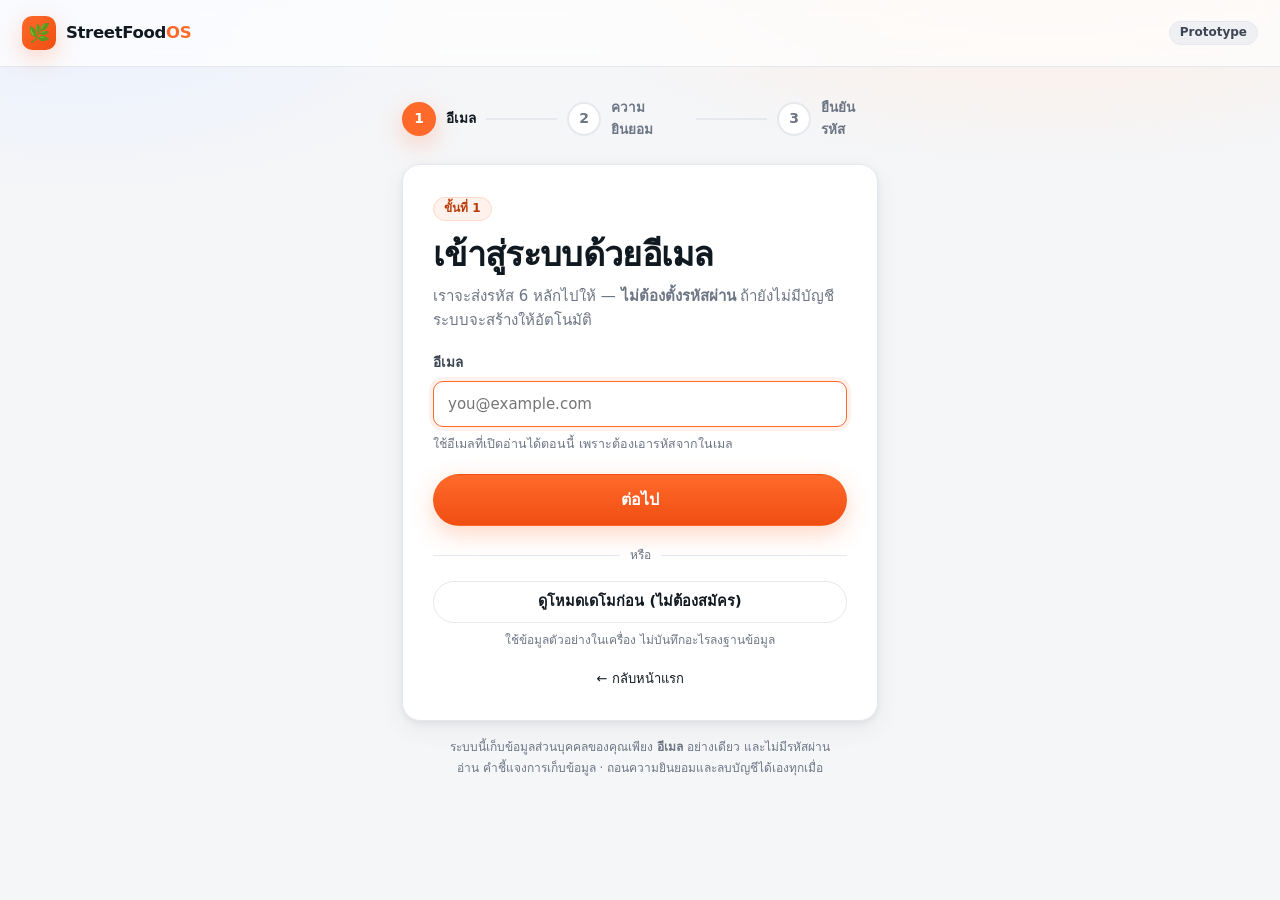
==== app.html @ efb7473f "Accept magic-link sign-in; version assets; harden auth failure paths Supabase locks email-template e" ====
<!doctype html>
<html lang="th">
<head>
<meta charset="utf-8">
<meta name="viewport" content="width=device-width,initial-scale=1">
<title>StreetFood OS — Dashboard</title>
<meta name="description" content="ภาพรวมร้านวันนี้ ออเดอร์ ต้นทุน Stock ลูกค้า การตลาด และกำไรสุทธิ ในที่เดียว">
<meta name="theme-color" content="#ff6a2b">
<meta name="color-scheme" content="light">
<meta name="format-detection" content="telephone=no">
<meta property="og:type" content="website">
<meta property="og:site_name" content="StreetFood OS">
<meta property="og:locale" content="th_TH">
<meta property="og:title" content="StreetFood OS — Dashboard">
<meta property="og:description" content="ภาพรวมร้านวันนี้ ออเดอร์ ต้นทุน Stock ลูกค้า การตลาด และกำไรสุทธิ ในที่เดียว">
<meta property="og:url" content="https://streetfood-os.vercel.app/app.html">
<meta property="og:image" content="https://streetfood-os.vercel.app/assets/og-image.jpg">
<meta property="og:image:width" content="1200">
<meta property="og:image:height" content="630">
<meta property="og:image:alt" content="StreetFood OS — เปิดร้านอาหารให้เป็นเรื่องง่าย">
<meta name="twitter:image" content="https://streetfood-os.vercel.app/assets/og-image.jpg">
<meta name="twitter:card" content="summary_large_image">
<meta name="twitter:title" content="StreetFood OS — Dashboard">
<meta name="twitter:description" content="ภาพรวมร้านวันนี้ ออเดอร์ ต้นทุน Stock ลูกค้า การตลาด และกำไรสุทธิ ในที่เดียว">
<meta name="robots" content="noindex">
<link rel="preload" href="assets/fonts/noto-sans-thai-thai.woff2" as="font" type="font/woff2" crossorigin>
<link rel="preload" href="assets/fonts/inter-latin.woff2" as="font" type="font/woff2" crossorigin>
<link rel="canonical" href="https://streetfood-os.vercel.app/app.html">
<link rel="icon" href="/favicon.png" type="image/png" sizes="32x32">
<link rel="apple-touch-icon" href="/apple-touch-icon.png">
<link rel="stylesheet" href="assets/css/styles.css?v=20260819b">
<link rel="icon" href="data:image/svg+xml,<svg xmlns='http://www.w3.org/2000/svg' viewBox='0 0 32 32'><text y='26' font-size='26'>🌿</text></svg>">
</head>
<body>
<noscript><div style="max-width:620px;margin:24px auto;padding:18px 20px;border:1px solid #f6c9cf;border-left:5px solid #dc2f45;border-radius:14px;background:#fff;font-family:sans-serif;line-height:1.7"><b>ต้องเปิด JavaScript เพื่อใช้งาน StreetFood OS</b><br><span style="color:#6d7685">ระบบนี้คำนวณต้นทุน กำไร และกราฟทั้งหมดในเบราว์เซอร์ จึงต้องเปิด JavaScript ก่อน — เปิดได้ที่การตั้งค่าเบราว์เซอร์ของคุณ</span></div></noscript>
<div class="page" style="max-width:420px;margin:80px auto">
  <div class="card card-p ctr">
    <div class="logo" style="width:44px;height:44px;font-size:22px;margin:0 auto">🌿</div>
    <h3 class="mt12">กำลังเปิด StreetFood OS…</h3>
    <p class="t-sm muted mt8">ถ้าหน้านี้ไม่หายไป กรุณาเปิดด้วยเบราว์เซอร์ที่รองรับ JavaScript</p>
  </div>
</div>

<script src="assets/js/config.js?v=20260819b"></script>
<script src="assets/js/data.js?v=20260819b"></script>
<script src="assets/js/icons.js?v=20260819b"></script>
<script src="assets/js/ui.js?v=20260819b"></script>
<script src="assets/js/auth.js?v=20260819b"></script>
<script src="assets/js/db-live.js?v=20260819b"></script>
<script src="assets/js/app.js?v=20260819b"></script>
<script src="assets/js/pages-core.js?v=20260819b"></script>
<script src="assets/js/pages-growth.js?v=20260819b"></script>
<script src="assets/js/pages-insight.js?v=20260819b"></script>
</body>
</html>
---- assets/css/styles.css ----
/* ============================================================
   Self-hosted fonts (SIL Open Font License 1.1 — ดู assets/fonts/OFL-*.txt)
   ไม่มีการเรียก CDN หรือบริการภายนอกใดๆ · variable weight 400–800
   ============================================================ */
@font-face{
  font-family:'Noto Sans Thai';
  font-style:normal; font-weight:400 800; font-display:swap;
  src:url('../fonts/noto-sans-thai-thai.woff2') format('woff2');
  unicode-range:U+02D7,U+0303,U+0331,U+0E01-0E5B,U+200C-200D,U+25CC;
}
@font-face{
  font-family:'Noto Sans Thai';
  font-style:normal; font-weight:400 800; font-display:swap;
  src:url('../fonts/noto-sans-thai-latin.woff2') format('woff2');
  unicode-range:U+0000-00FF,U+0131,U+0152-0153,U+02BB-02BC,U+02C6,U+02DA,U+02DC,U+2000-206F,U+20AC,U+2122,U+2191,U+2193,U+2212,U+2215,U+FEFF,U+FFFD;
}
@font-face{
  font-family:'Inter';
  font-style:normal; font-weight:400 800; font-display:swap;
  src:url('../fonts/inter-latin.woff2') format('woff2');
  unicode-range:U+0000-00FF,U+0131,U+0152-0153,U+02BB-02BC,U+02C6,U+02DA,U+02DC,U+2000-206F,U+20AC,U+2122,U+2191,U+2193,U+2212,U+2215,U+FEFF,U+FFFD;
}

/* ============================================================
   StreetFood OS — Design System
   Modern SaaS · Clean · Card-based · Thai-first typography
   ============================================================ */

:root{
  /* Surfaces */
  --bg:#f5f6f8;
  --bg-2:#eef0f4;
  --surface:#ffffff;
  --surface-2:#fafbfc;
  --line:#e5e8ed;
  --line-2:#eff1f5;

  /* Ink */
  --ink:#101820;
  --ink-2:#3d4653;
  --muted:#6d7685;
  --muted-2:#98a1ae;

  /* Brand — warm street-food orange */
  --brand:#ff6a2b;
  --brand-2:#f04e12;
  --brand-ink:#b93b0b;
  --brand-soft:#fff2ec;
  --brand-line:#ffd9c8;

  /* Semantic — ค่า *-ink ใช้กับ "ข้อความ" (ผ่าน WCAG AA >= 4.5:1 บนพื้นขาว)
     ส่วนค่าปกติใช้กับพื้นหลัง/แถบ/จุด/กราฟ ซึ่งไม่ต้องผ่านเกณฑ์ข้อความ */
  --good:#0a8557;   --good-soft:#e8f8f1; --good-line:#bdead9; --good-ink:#07724d;
  --warn:#d98307;   --warn-soft:#fff6e6; --warn-line:#f7dfae; --warn-ink:#9a5c06;
  --bad:#dc2f45;    --bad-soft:#fdedef;  --bad-line:#f6c9cf;
  --info:#2f6bff;   --info-soft:#eef3ff; --info-line:#cfdcff;
  --ai:#6d51f5;     --ai-soft:#f2effe;   --ai-line:#dbd2fd;

  /* Chart series */
  --c1:#ff6a2b; --c2:#2f6bff; --c3:#0f9f6e; --c4:#6d51f5; --c5:#d98307; --c6:#0ea5b7;

  /* Shape */
  --r-sm:6px; --r:10px; --r-lg:14px; --r-xl:18px; --r-pill:999px;
  --sh-1:0 1px 2px rgba(16,24,32,.04);
  --sh-2:0 2px 6px rgba(16,24,32,.06), 0 8px 24px rgba(16,24,32,.06);
  --sh-3:0 12px 32px rgba(16,24,32,.12), 0 2px 8px rgba(16,24,32,.08);
  --sh-brand:0 8px 24px rgba(255,106,43,.28);

  /* Layout */
  --sidebar:260px;
  --topbar:64px;
  --maxw:1440px;

  /* ฟอนต์แรกคือไฟล์ที่ self-host · ที่เหลือคือฟอนต์ไทยที่ติดมากับ OS (กันกรณีโหลดไฟล์ไม่ได้) */
  --f-thai:"Noto Sans Thai","Sarabun","IBM Plex Sans Thai","Leelawadee UI","Thonburi",
           -apple-system,BlinkMacSystemFont,system-ui,"Segoe UI","Helvetica Neue",sans-serif;
  --f-num:"Inter",system-ui,-apple-system,BlinkMacSystemFont,"Segoe UI",Roboto,"Helvetica Neue",sans-serif;
}

*,*::before,*::after{box-sizing:border-box}
html,body{margin:0;padding:0}
html{-webkit-text-size-adjust:100%}
body{
  font-family:var(--f-thai);
  background:var(--bg);
  color:var(--ink);
  font-size:15px;
  line-height:1.6;
  -webkit-font-smoothing:antialiased;
  text-rendering:optimizeLegibility;
}
img{max-width:100%;display:block}
button,input,select,textarea{font:inherit;color:inherit}
button{cursor:pointer;background:none;border:none;padding:0}
a{color:inherit;text-decoration:none}
table{border-collapse:collapse;width:100%}
::selection{background:var(--brand-soft);color:var(--brand-ink)}
:focus-visible{outline:2px solid var(--brand);outline-offset:2px;border-radius:6px}

/* ---------- Typography ---------- */
h1,h2,h3,h4,h5{margin:0;line-height:1.28;font-weight:800;letter-spacing:-.01em}
h1{font-size:clamp(30px,5vw,52px);letter-spacing:-.03em}
h2{font-size:clamp(23px,3.2vw,34px);letter-spacing:-.02em}
h3{font-size:19px}
h4{font-size:16px}
p{margin:0}
.num{font-family:var(--f-num);font-variant-numeric:tabular-nums;letter-spacing:-.02em;font-feature-settings:"tnum"}
.t-xs{font-size:12px}.t-sm{font-size:13px}.t-md{font-size:14px}.t-lg{font-size:17px}
.muted{color:var(--muted)}
.muted-2{color:#6b7480} /* ข้อความ: ต้องผ่าน AA — token --muted-2 คงไว้สำหรับจุด/เส้น/ไอคอน */
.b6{font-weight:600}.b7{font-weight:700}.b8{font-weight:800}
.up{text-transform:uppercase;letter-spacing:.08em;font-size:11px;font-weight:700}
.ctr{text-align:center}.right{text-align:right}
.nowrap{white-space:nowrap}
.tnum{font-variant-numeric:tabular-nums}

/* ---------- Layout utils ---------- */
.row{display:flex;align-items:center;gap:10px}
.row-t{display:flex;align-items:flex-start;gap:10px}
.col{display:flex;flex-direction:column}
.between{display:flex;align-items:center;justify-content:space-between;gap:12px}
.wrap{flex-wrap:wrap}
.g4{gap:4px}.g6{gap:6px}.g8{gap:8px}.g10{gap:10px}.g12{gap:12px}.g16{gap:16px}.g20{gap:20px}.g24{gap:24px}
.grow{flex:1;min-width:0}
.grid{display:grid;gap:16px}
.g-2{grid-template-columns:repeat(2,minmax(0,1fr))}
.g-3{grid-template-columns:repeat(3,minmax(0,1fr))}
.g-4{grid-template-columns:repeat(4,minmax(0,1fr))}
.g-5{grid-template-columns:repeat(5,minmax(0,1fr))}
.g-2-1{grid-template-columns:2fr 1fr}
.g-1-2{grid-template-columns:1fr 2fr}
.g-3-2{grid-template-columns:3fr 2fr}
.mt4{margin-top:4px}.mt8{margin-top:8px}.mt12{margin-top:12px}.mt16{margin-top:16px}
.mt20{margin-top:20px}.mt24{margin-top:24px}.mt32{margin-top:32px}.mb8{margin-bottom:8px}
.mb12{margin-bottom:12px}.mb16{margin-bottom:16px}.mb24{margin-bottom:24px}
.hide{display:none !important}
.scroll-x{overflow-x:auto;-webkit-overflow-scrolling:touch}

/* ---------- Skip link (คีย์บอร์ด/screen reader) ---------- */
.skip-link{
  position:fixed;top:-60px;left:14px;z-index:300;
  background:var(--ink);color:#fff;padding:11px 18px;border-radius:0 0 12px 12px;
  font-weight:700;font-size:14px;transition:top .18s ease;box-shadow:var(--sh-2);
}
.skip-link:focus{top:0}

/* ---------- Buttons ---------- */
.btn{
  display:inline-flex;align-items:center;justify-content:center;gap:8px;
  height:42px;padding:0 18px;border-radius:var(--r-pill);
  font-weight:700;font-size:14.5px;white-space:nowrap;
  border:1px solid transparent;background:var(--surface);color:var(--ink);
  box-shadow:var(--sh-1);transition:transform .12s ease,box-shadow .18s ease,background .18s ease,border-color .18s ease;
}
.btn:hover{transform:translateY(-1px);box-shadow:var(--sh-2)}
.btn:active{transform:translateY(0)}
.btn-primary{background:linear-gradient(180deg,var(--brand),var(--brand-2));color:#fff;box-shadow:var(--sh-brand)}
.btn-primary:hover{box-shadow:0 12px 30px rgba(255,106,43,.36)}
.btn-dark{background:var(--ink);color:#fff}
.btn-ghost{background:transparent;border-color:var(--line);box-shadow:none}
.btn-ghost:hover{background:var(--surface);border-color:var(--muted-2)}
.btn-soft{background:var(--bg-2);border-color:var(--line);box-shadow:none}
.btn-ai{background:var(--ink);color:#fff}
.btn-ai:hover{background:#000}
.btn-good{background:var(--good);color:#fff}
.btn-bad{background:var(--bad);color:#fff}
.btn-white{background:#fff;color:var(--ink)}
.btn-lg{height:52px;padding:0 26px;font-size:16px}
.btn-sm{height:34px;padding:0 13px;font-size:13.5px;border-radius:var(--r-pill)}
.btn-xs{height:28px;padding:0 10px;font-size:12.5px;font-weight:700;border-radius:8px}
.btn-block{width:100%}
.btn-icon{width:38px;height:38px;padding:0;border-radius:11px;background:transparent;border:1px solid var(--line);box-shadow:none}
.btn-icon:hover{background:var(--surface-2)}
.btn[disabled]{opacity:.45;pointer-events:none}

/* ---------- Cards ---------- */
.card{background:var(--surface);border:1px solid var(--line);border-radius:var(--r-lg);box-shadow:var(--sh-1)}
.card-p{padding:20px}
.card-h{padding:16px 20px;border-bottom:1px solid var(--line-2);display:flex;align-items:center;justify-content:space-between;gap:12px}
.card-b{padding:20px}
.card-f{padding:14px 20px;border-top:1px solid var(--line-2);background:var(--surface-2);border-radius:0 0 var(--r-lg) var(--r-lg)}
.card-hover{transition:transform .15s ease,box-shadow .2s ease,border-color .2s ease}
.card-hover:hover{transform:translateY(-2px);box-shadow:var(--sh-2);border-color:var(--muted-2)}
.tile{background:var(--surface);border:1px solid var(--line);border-radius:var(--r);padding:14px}

/* ---------- Badges / pills ---------- */
.badge{display:inline-flex;align-items:center;gap:5px;height:24px;padding:0 10px;border-radius:var(--r-pill);
  font-size:12px;font-weight:700;background:var(--bg-2);color:var(--ink-2);border:1px solid var(--line);white-space:nowrap}
.badge-good{background:var(--good-soft);color:#0a7a54;border-color:var(--good-line)}
.badge-warn{background:var(--warn-soft);color:#a9640a;border-color:var(--warn-line)}
.badge-bad{background:var(--bad-soft);color:#b8232f;border-color:var(--bad-line)}
.badge-info{background:var(--info-soft);color:#1f4fd8;border-color:var(--info-line)}
.badge-brand{background:var(--brand-soft);color:var(--brand-ink);border-color:var(--brand-line)}
.badge-ai{background:var(--brand-soft);color:var(--brand-ink);border-color:var(--brand-line)}
.badge-lg{height:30px;padding:0 13px;font-size:13px}
.dot{width:8px;height:8px;border-radius:50%;background:var(--muted-2);flex:none}
.dot-good{background:var(--good)}.dot-warn{background:var(--warn)}.dot-bad{background:var(--bad)}
.dot-live{background:var(--good);box-shadow:0 0 0 0 rgba(15,159,110,.6);animation:pulse 2s infinite}
@keyframes pulse{0%{box-shadow:0 0 0 0 rgba(15,159,110,.5)}70%{box-shadow:0 0 0 8px rgba(15,159,110,0)}100%{box-shadow:0 0 0 0 rgba(15,159,110,0)}}

.delta{display:inline-flex;align-items:center;gap:3px;font-weight:800;font-size:12.5px;font-family:var(--f-num)}
.delta-up{color:var(--good-ink)}.delta-down{color:var(--bad)}.delta-flat{color:var(--muted)}

/* ---------- Forms ---------- */
.field{display:flex;flex-direction:column;gap:7px}
.label{font-size:13.5px;font-weight:700;color:var(--ink-2)}
.hint{font-size:12.5px;color:var(--muted)}
.input,.select,.textarea{
  width:100%;height:46px;padding:0 14px;border-radius:var(--r);
  background:var(--surface);border:1.5px solid var(--line);
  transition:border-color .15s ease,box-shadow .15s ease;font-size:15px;
}
.textarea{height:auto;padding:12px 14px;min-height:88px;resize:vertical;line-height:1.55}
.input:focus,.select:focus,.textarea:focus{outline:none;border-color:var(--brand);box-shadow:0 0 0 4px var(--brand-soft)}
.select{appearance:none;background-image:url("data:image/svg+xml;utf8,<svg xmlns='http://www.w3.org/2000/svg' width='16' height='16' fill='none' stroke='%236d7685' stroke-width='2' stroke-linecap='round'><path d='M4 6l4 4 4-4'/></svg>");
  background-repeat:no-repeat;background-position:right 14px center;padding-right:38px}
.input-sm{height:38px;font-size:14px;padding:0 11px}
.input-prefix{position:relative}
.input-prefix .input{padding-left:34px}
.input-prefix span{position:absolute;left:13px;top:50%;transform:translateY(-50%);color:var(--muted);font-weight:700}

.choice{
  display:flex;align-items:center;gap:11px;padding:14px;border-radius:var(--r);
  border:1.5px solid var(--line);background:var(--surface);cursor:pointer;text-align:left;
  transition:all .15s ease;width:100%;
}
.choice:hover{border-color:var(--brand-line);background:var(--brand-soft)}
.choice.on{border-color:var(--brand);background:var(--brand-soft);box-shadow:0 0 0 3px rgba(255,106,43,.1)}
.choice .ci{width:40px;height:40px;flex:none;border-radius:11px;display:grid;place-items:center;background:var(--bg-2);font-size:19px}
.choice.on .ci{background:#fff}
.choice-c{flex-direction:column;align-items:flex-start;gap:8px}

.switch{position:relative;width:44px;height:26px;border-radius:var(--r-pill);background:var(--line);
  transition:background .18s ease;flex:none;cursor:pointer;border:none}
.switch::after{content:"";position:absolute;top:3px;left:3px;width:20px;height:20px;border-radius:50%;
  background:#fff;box-shadow:var(--sh-1);transition:transform .18s ease}
.switch.on{background:var(--good)}
.switch.on::after{transform:translateX(18px)}

/* ---------- Tables ---------- */
.tbl{width:100%;font-size:14px}
.tbl th{
  text-align:left;padding:11px 14px;font-size:11.5px;font-weight:800;letter-spacing:.05em;
  text-transform:uppercase;color:var(--muted);border-bottom:1px solid var(--line);background:var(--surface-2);
  white-space:nowrap;position:sticky;top:0;z-index:1;
}
.tbl td{padding:13px 14px;border-bottom:1px solid var(--line-2);vertical-align:middle}
.tbl tbody tr:last-child td{border-bottom:none}
.tbl tbody tr{transition:background .12s ease}
.tbl tbody tr:hover{background:var(--surface-2)}
.tbl .r{text-align:right}
.tbl-clickable tbody tr{cursor:pointer}

/* ---------- Progress / meters ---------- */
.bar{height:8px;border-radius:var(--r-pill);background:var(--bg-2);overflow:hidden}
.bar > i{display:block;height:100%;border-radius:var(--r-pill);background:var(--brand);transition:width .5s cubic-bezier(.2,.8,.2,1)}
.bar-good > i{background:var(--good)}.bar-warn > i{background:var(--warn)}.bar-bad > i{background:var(--bad)}
.bar-lg{height:12px}
.stacked{display:flex;height:12px;border-radius:var(--r-pill);overflow:hidden;background:var(--bg-2)}
.stacked > i{display:block;height:100%}

/* ---------- Tabs / segmented ---------- */
.tabs{display:flex;gap:4px;background:var(--bg-2);padding:4px;border-radius:var(--r-pill);overflow-x:auto}
.tabs button{
  height:36px;padding:0 16px;border-radius:var(--r-pill);font-weight:700;font-size:13.5px;
  color:var(--muted);white-space:nowrap;transition:all .15s ease;display:inline-flex;align-items:center;gap:7px;
}
.tabs button:hover{color:var(--ink)}
.tabs button.on{background:var(--surface);color:var(--ink);box-shadow:var(--sh-1)}
.tabs button .n{font-size:11.5px;font-weight:800;background:var(--bg-2);padding:1px 6px;border-radius:var(--r-pill)}
.tabs button.on .n{background:var(--brand-soft);color:var(--brand-ink)}

.underline-tabs{display:flex;gap:26px;border-bottom:1px solid var(--line);overflow-x:auto}
.underline-tabs button{padding:12px 0;font-weight:700;color:var(--muted);border-bottom:2.5px solid transparent;
  margin-bottom:-1px;white-space:nowrap;font-size:14.5px}
.underline-tabs button.on{color:var(--brand-ink);border-color:var(--brand)}
.underline-tabs button:hover{color:var(--ink)}

/* ============================================================
   APP SHELL
   ============================================================ */
.shell{display:flex;min-height:100vh}

.sidebar{
  width:var(--sidebar);flex:none;background:var(--surface);border-right:1px solid var(--line);
  display:flex;flex-direction:column;position:fixed;inset:0 auto 0 0;z-index:60;
}
.sb-brand{height:var(--topbar);padding:0 18px;display:flex;align-items:center;gap:10px;border-bottom:1px solid var(--line-2)}
.logo{width:34px;height:34px;border-radius:10px;background:linear-gradient(135deg,var(--brand),var(--brand-2));
  display:grid;place-items:center;font-size:18px;box-shadow:var(--sh-brand);flex:none}
.logo-txt{font-weight:800;font-size:16.5px;letter-spacing:-.02em}
.logo-txt span{color:var(--brand)}

.sb-store{margin:14px 14px 6px;padding:11px 12px;border-radius:var(--r);background:var(--surface-2);
  border:1px solid var(--line);display:flex;align-items:center;gap:10px;cursor:pointer;transition:all .15s}
.sb-store:hover{border-color:var(--brand-line);background:var(--brand-soft)}
.sb-store .av{width:34px;height:34px;border-radius:10px;background:var(--brand-soft);display:grid;place-items:center;font-size:17px;flex:none}

.sb-nav{flex:1;overflow-y:auto;padding:10px 12px 16px;display:flex;flex-direction:column;gap:2px}
.sb-sec{font-size:10.5px;font-weight:800;letter-spacing:.1em;text-transform:uppercase;color:var(--muted-2);
  padding:16px 10px 7px}
.nav-i{
  display:flex;align-items:center;gap:11px;padding:10px 11px;border-radius:11px;
  font-weight:600;font-size:14.5px;color:var(--ink-2);transition:all .14s ease;position:relative;
}
.nav-i:hover{background:var(--surface-2);color:var(--ink)}
.nav-i.on{background:var(--brand-soft);color:var(--brand-ink);font-weight:700}
.nav-i.on::before{content:"";position:absolute;left:-12px;top:50%;transform:translateY(-50%);
  width:3px;height:20px;border-radius:0 3px 3px 0;background:var(--brand)}
.nav-i .ni{width:20px;height:20px;flex:none;display:grid;place-items:center;color:var(--muted)}
.nav-i.on .ni{color:var(--brand)}
.nav-i:hover .ni{color:var(--ink-2)}
.ico{display:block;flex:none}
/* อักษรย่อแทนโลโก้บริษัทอื่น — เลี่ยงการใช้เครื่องหมายการค้าและ emoji */
.mono-chip{
  display:grid;place-items:center;width:26px;height:26px;border-radius:7px;flex:none;
  background:var(--bg-2);border:1px solid var(--line);color:var(--ink-2);
  font-family:var(--f-num);font-size:10.5px;font-weight:700;letter-spacing:.02em;
}
.nav-i .nb{margin-left:auto;font-size:11px;font-weight:800;font-family:var(--f-num);
  background:var(--bad);color:#fff;padding:1px 7px;border-radius:var(--r-pill)}
.nav-i .nb-soft{background:var(--bg-2);color:var(--muted)}

.sb-foot{padding:12px;border-top:1px solid var(--line-2)}
.plan{padding:13px;border-radius:var(--r);background:linear-gradient(145deg,#1a2230,#101820);color:#fff}
.plan .pt{font-size:12.5px;color:#a9b3c2}

.main{flex:1;min-width:0;margin-left:var(--sidebar);display:flex;flex-direction:column}

.topbar{
  height:var(--topbar);background:rgba(255,255,255,.86);backdrop-filter:saturate(180%) blur(12px);
  border-bottom:1px solid var(--line);position:sticky;top:0;z-index:50;
  display:flex;align-items:center;gap:14px;padding:0 22px;
}
.search{
  flex:1 1 0;min-width:0;max-width:420px;height:40px;border-radius:var(--r-pill);background:var(--bg);
  border:1px solid var(--line);display:flex;align-items:center;gap:9px;padding:0 14px;color:var(--muted);
  transition:all .15s;
}
.search:focus-within{border-color:var(--brand);background:var(--surface);box-shadow:0 0 0 4px var(--brand-soft)}
.search input{flex:1;min-width:0;width:100%;border:none;background:none;outline:none;font-size:14px;color:var(--ink)}
.search kbd{font-family:var(--f-num);font-size:11px;font-weight:700;background:var(--surface);
  border:1px solid var(--line);border-radius:6px;padding:2px 6px;color:var(--muted)}
.avatar{width:36px;height:36px;border-radius:var(--r-pill);background:linear-gradient(135deg,#2f6bff,#6d51f5);
  color:#fff;display:grid;place-items:center;font-weight:800;font-size:13.5px;flex:none;cursor:pointer}
.bell{position:relative}
.bell::after{content:"";position:absolute;top:7px;right:8px;width:7px;height:7px;border-radius:50%;
  background:var(--bad);border:2px solid var(--surface)}

.page{padding:26px 22px 96px;max-width:var(--maxw);width:100%;margin:0 auto;flex:1}
.page-h{display:flex;align-items:flex-end;justify-content:space-between;gap:16px;margin-bottom:22px;flex-wrap:wrap}
.page-t{font-size:26px;font-weight:800;letter-spacing:-.02em;line-height:1.2;margin:0}
.page-s{color:var(--muted);font-size:14.5px;margin-top:3px}

/* Mobile drawer + bottom nav */
.scrim{position:fixed;inset:0;background:rgba(16,24,32,.45);z-index:55;opacity:0;pointer-events:none;transition:opacity .2s}
.scrim.on{opacity:1;pointer-events:auto}
.bottom-nav{display:none}
.burger{display:none}

/* ============================================================
   KPI CARDS
   ============================================================ */
.kpi{background:var(--surface);border:1px solid var(--line);border-radius:var(--r-lg);padding:18px;
  box-shadow:var(--sh-1);position:relative;overflow:hidden;transition:transform .15s,box-shadow .2s}
.kpi:hover{transform:translateY(-2px);box-shadow:var(--sh-2)}
.kpi .kl{font-size:13px;font-weight:700;color:var(--muted);display:flex;align-items:center;gap:7px}
.kpi .kv{font-size:29px;font-weight:800;font-family:var(--f-num);letter-spacing:-.03em;margin-top:7px;line-height:1.1}
.kpi .kf{margin-top:9px;display:flex;align-items:center;gap:8px;flex-wrap:wrap}
.kpi .ki{width:32px;height:32px;border-radius:10px;display:grid;place-items:center;font-size:15px;flex:none}
.kpi-spark{position:absolute;right:0;bottom:0;left:0;height:38px;opacity:.5;pointer-events:none}

/* ============================================================
   AI SURFACES
   ============================================================ */
/* การ์ดคำแนะนำ: เดิมเป็นขอบไล่สีรุ้ง 3 สี ซึ่งอ่านว่า "งานที่เครื่องทำ" มากกว่างานที่ออกแบบ
   เปลี่ยนเป็นเส้นหนาด้านซ้ายสีแบรนด์ + พื้นเรียบ ให้เป็นระบบสีเดียวกับที่เหลือทั้งแอป */
.ai-card{
  border-radius:var(--r-lg);background:var(--surface);
  border:1px solid var(--line);border-left:3px solid var(--brand);
  box-shadow:var(--sh-1);
}
.ai-card > .in{padding:22px}
.ai-badge{
  display:inline-flex;align-items:center;gap:7px;height:24px;padding:0 2px;
  color:var(--brand-ink);font-weight:800;font-size:11px;letter-spacing:.09em;text-transform:uppercase;
  font-family:var(--f-num);
}
.ai-badge .ico{color:var(--brand)}
.ai-strip{background:var(--surface-2);border:1px solid var(--line);border-left:2px solid var(--brand-line);
  border-radius:0 var(--r) var(--r) 0;padding:13px 16px;display:flex;gap:12px;align-items:flex-start}
.ai-strip .ic{width:26px;height:26px;border-radius:8px;background:var(--brand-soft);
  color:var(--brand-ink);display:grid;place-items:center;flex:none;font-size:13px}
.rec{display:flex;gap:12px;padding:13px 14px;border-radius:var(--r);border:1px solid var(--line);
  background:var(--surface-2);align-items:flex-start}
.rec .rn{width:24px;height:24px;border-radius:50%;background:var(--ink);color:#fff;display:grid;place-items:center;
  font-size:12px;font-weight:800;flex:none;font-family:var(--f-num)}
.insight-chain{display:flex;align-items:center;gap:10px;flex-wrap:wrap;font-size:13.5px;font-weight:700}
.insight-chain .step{padding:6px 12px;border-radius:var(--r-pill);background:var(--surface);border:1px solid var(--line)}
.insight-chain .arw{color:var(--muted-2)}

/* Floating AI assistant */
.fab{
  position:fixed;right:22px;bottom:22px;z-index:70;height:52px;padding:0 20px 0 16px;border-radius:var(--r-pill);
  background:var(--ink);color:#fff;font-weight:700;font-size:14.5px;
  display:inline-flex;align-items:center;gap:10px;box-shadow:0 12px 30px rgba(16,24,32,.28);
  transition:transform .15s ease,box-shadow .2s ease;
}
.fab:hover{transform:translateY(-2px) scale(1.02)}
.fab .fi{width:28px;height:28px;border-radius:9px;background:rgba(255,255,255,.2);display:grid;place-items:center;font-size:15px}
.fab .fd{width:8px;height:8px;border-radius:50%;background:#48e0a0;box-shadow:0 0 0 3px rgba(72,224,160,.25)}

.ai-panel{
  position:fixed;right:20px;bottom:20px;width:412px;max-width:calc(100vw - 32px);
  height:min(660px,calc(100vh - 40px));z-index:75;background:var(--surface);border:1px solid var(--line);
  border-radius:var(--r-xl);box-shadow:var(--sh-3);display:flex;flex-direction:column;overflow:hidden;
  transform:translateY(14px) scale(.98);opacity:0;pointer-events:none;transition:all .2s cubic-bezier(.2,.8,.2,1);
}
.ai-panel.on{transform:none;opacity:1;pointer-events:auto}
.ai-head{padding:15px 16px;background:var(--ink);color:#fff;display:flex;
  align-items:center;gap:11px;flex:none}
.ai-body{flex:1;overflow-y:auto;padding:16px;display:flex;flex-direction:column;gap:14px;background:var(--surface-2)}
.ai-foot{padding:12px;border-top:1px solid var(--line);background:var(--surface);flex:none}
.msg{max-width:88%;padding:12px 14px;border-radius:16px;font-size:14px;line-height:1.6}
.msg-ai{background:var(--surface);border:1px solid var(--line);border-bottom-left-radius:5px;box-shadow:var(--sh-1)}
.msg-me{background:var(--ink);color:#fff;border-bottom-right-radius:5px;align-self:flex-end}
.chips{display:flex;gap:7px;flex-wrap:wrap}
.chip{height:32px;padding:0 12px;border-radius:var(--r-pill);border:1px solid var(--line);background:var(--surface);
  font-size:12.5px;font-weight:700;color:var(--ink-2);transition:all .14s}
.chip:hover{border-color:var(--brand);color:var(--brand-ink);background:var(--brand-soft)}
.typing{display:inline-flex;gap:4px;align-items:center}
.typing i{width:6px;height:6px;border-radius:50%;background:var(--muted-2);animation:bob 1.2s infinite}
.typing i:nth-child(2){animation-delay:.15s}.typing i:nth-child(3){animation-delay:.3s}
@keyframes bob{0%,60%,100%{transform:translateY(0);opacity:.4}30%{transform:translateY(-5px);opacity:1}}

/* ============================================================
   ORDERS / KITCHEN
   ============================================================ */
.ord{background:var(--surface);border:1px solid var(--line);border-radius:var(--r-lg);padding:16px;box-shadow:var(--sh-1);
  display:flex;flex-direction:column;gap:12px;transition:transform .15s,box-shadow .2s}
.ord:hover{box-shadow:var(--sh-2)}
.ord-id{font-family:var(--f-num);font-weight:800;font-size:16px;letter-spacing:-.02em}
.ord-items{display:flex;flex-direction:column;gap:7px;padding:12px 0;border-top:1px dashed var(--line);border-bottom:1px dashed var(--line)}
.ord-item{display:flex;gap:10px;font-size:14px;align-items:baseline}
.ord-item .q{font-family:var(--f-num);font-weight:800;min-width:26px;color:var(--brand-ink);
  background:var(--brand-soft);border-radius:6px;text-align:center;font-size:13px;padding:1px 0;flex:none}
.ord-note{font-size:12.5px;color:#a9640a;background:var(--warn-soft);border:1px dashed var(--warn-line);
  border-radius:8px;padding:7px 10px}

.kds{display:grid;grid-template-columns:repeat(3,minmax(0,1fr));gap:14px;align-items:start}
.kds-col{background:var(--bg-2);border-radius:var(--r-lg);padding:12px;display:flex;flex-direction:column;gap:12px;min-height:220px}
.kds-h{display:flex;align-items:center;justify-content:space-between;padding:4px 6px 0}
.kds-h .t{font-weight:800;font-size:15px;display:flex;align-items:center;gap:8px}
.kds-card{background:var(--surface);border-radius:var(--r);padding:14px;box-shadow:var(--sh-1);border-left:5px solid var(--muted-2)}
.kds-new{border-left-color:var(--info)}
.kds-cook{border-left-color:var(--warn)}
.kds-ready{border-left-color:var(--good)}
.kds-card .no{font-family:var(--f-num);font-size:23px;font-weight:800;letter-spacing:-.03em}
.kds-card .it{font-size:16px;font-weight:600;display:flex;gap:10px;padding:5px 0}
.kds-card .it .q{font-family:var(--f-num);font-weight:800;color:#fff;background:var(--ink);min-width:28px;
  height:24px;border-radius:7px;display:grid;place-items:center;font-size:13.5px;flex:none}
.timer{font-family:var(--f-num);font-weight:800;font-size:13px;padding:2px 9px;border-radius:var(--r-pill);
  background:var(--bg-2);color:var(--ink-2)}
.timer.late{background:var(--bad-soft);color:#b8232f}

/* ============================================================
   MENU
   ============================================================ */
.menu-card{background:var(--surface);border:1px solid var(--line);border-radius:var(--r-lg);overflow:hidden;
  box-shadow:var(--sh-1);cursor:pointer;transition:transform .15s,box-shadow .2s,border-color .2s}
.menu-card:hover{transform:translateY(-3px);box-shadow:var(--sh-2);border-color:var(--brand-line)}
.menu-thumb{height:120px;display:grid;place-items:center;font-size:44px;background:var(--bg-2);position:relative}
.menu-card .mb{padding:14px}
.ing-row{display:grid;grid-template-columns:1fr 96px 34px;gap:8px;align-items:center}

/* ============================================================
   MODALS / WIZARD / TOAST
   ============================================================ */
.modal-scrim{position:fixed;inset:0;background:rgba(16,24,32,.5);backdrop-filter:blur(3px);z-index:80;
  display:grid;place-items:center;padding:20px;overflow-y:auto;opacity:0;pointer-events:none;transition:opacity .18s}
.modal-scrim.on{opacity:1;pointer-events:auto}
.modal{background:var(--surface);border-radius:var(--r-xl);box-shadow:var(--sh-3);width:100%;max-width:560px;
  transform:translateY(12px) scale(.98);transition:transform .2s cubic-bezier(.2,.8,.2,1);max-height:92vh;
  display:flex;flex-direction:column;overflow:hidden}
.modal-scrim.on .modal{transform:none}
.modal-w{max-width:800px}
.modal-h{padding:18px 22px;border-bottom:1px solid var(--line);display:flex;align-items:center;justify-content:space-between;gap:12px;flex:none}
.modal-b{padding:22px;overflow-y:auto}
.modal-f{padding:16px 22px;border-top:1px solid var(--line);background:var(--surface-2);display:flex;gap:10px;justify-content:flex-end;flex:none}

.toast-wrap{position:fixed;bottom:24px;left:50%;transform:translateX(-50%);z-index:95;display:flex;
  flex-direction:column;gap:10px;align-items:center;pointer-events:none}
.toast{background:var(--ink);color:#fff;padding:13px 20px;border-radius:var(--r-pill);box-shadow:var(--sh-3);
  font-weight:700;font-size:14px;display:flex;align-items:center;gap:10px;animation:tin .28s cubic-bezier(.2,.8,.2,1)}
@keyframes tin{from{transform:translateY(16px);opacity:0}to{transform:none;opacity:1}}

.steps{display:flex;align-items:center;gap:0;justify-content:center}
.step-i{display:flex;align-items:center;gap:10px}
.step-n{width:34px;height:34px;border-radius:50%;display:grid;place-items:center;font-weight:800;
  font-family:var(--f-num);font-size:14px;background:var(--surface);border:2px solid var(--line);color:var(--muted);flex:none}
.step-i.on .step-n{background:var(--brand);border-color:var(--brand);color:#fff;box-shadow:var(--sh-brand)}
.step-i.done .step-n{background:var(--good);border-color:var(--good);color:#fff}
.step-l{font-size:13.5px;font-weight:700;color:var(--muted)}
.step-i.on .step-l{color:var(--ink)}
.step-line{width:clamp(20px,6vw,72px);height:2px;background:var(--line);margin:0 10px}
.step-line.done{background:var(--good)}

/* ============================================================
   CHARTS
   ============================================================ */
.chart{width:100%;display:block;overflow:visible}
.legend{display:flex;gap:16px;flex-wrap:wrap;font-size:12.5px;font-weight:600;color:var(--muted)}
.legend .lk{display:flex;align-items:center;gap:6px}
.legend .sw{width:10px;height:10px;border-radius:3px;flex:none}
.chart-grid line{stroke:var(--line-2);stroke-width:1}
.chart-ax{font-family:var(--f-num);font-size:11px;fill:var(--muted)}
.bar-hover{transition:opacity .14s}
.bar-hover:hover{opacity:.75}

/* ============================================================
   LANDING
   ============================================================ */
.lp-nav{position:sticky;top:0;z-index:50;background:rgba(255,255,255,.82);backdrop-filter:saturate(180%) blur(14px);
  border-bottom:1px solid var(--line)}
.lp-nav .in{max-width:1200px;margin:0 auto;padding:14px 22px;display:flex;align-items:center;gap:26px}
.lp-links{display:flex;gap:26px;margin-left:14px}
.lp-links a{font-size:14.5px;font-weight:600;color:var(--ink-2)}
.lp-links a:hover{color:var(--brand)}

.hero{position:relative;overflow:hidden;background:
  radial-gradient(1100px 460px at 78% -12%,#ffe9dd 0%,rgba(255,233,221,0) 62%),
  radial-gradient(760px 400px at 8% 4%,#e9efff 0%,rgba(233,239,255,0) 60%),
  linear-gradient(180deg,#fff,var(--bg))}
.wrapx{max-width:1200px;margin:0 auto;padding:0 22px}
.hero-in{padding:72px 0 60px;display:grid;grid-template-columns:1.02fr .98fr;gap:52px;align-items:center}
.eyebrow{display:inline-flex;align-items:center;gap:9px;height:34px;padding:0 15px;border-radius:var(--r-pill);
  background:var(--surface);border:1px solid var(--line);box-shadow:var(--sh-1);font-size:13px;font-weight:700}
.hero h1{margin:20px 0 0}
.hero h1 em{font-style:normal;background:linear-gradient(120deg,var(--brand),#ff9d3d);
  -webkit-background-clip:text;background-clip:text;color:transparent}
.hero-sub{font-size:17px;color:var(--ink-2);margin-top:18px;max-width:560px;line-height:1.72}
.trust{display:flex;gap:22px;flex-wrap:wrap;margin-top:26px;font-size:13.5px;color:var(--muted);font-weight:600}

.preview{border-radius:var(--r-xl);background:var(--surface);border:1px solid var(--line);box-shadow:var(--sh-3);
  overflow:hidden;transform:perspective(1600px) rotateY(-7deg) rotateX(2.5deg);transition:transform .5s ease}
.preview:hover{transform:perspective(1600px) rotateY(-2deg) rotateX(0)}
.pv-bar{height:38px;background:var(--surface-2);border-bottom:1px solid var(--line);display:flex;align-items:center;
  gap:7px;padding:0 14px}
.pv-bar i{width:10px;height:10px;border-radius:50%;background:var(--line);display:block}
.pv-body{padding:16px;display:flex;gap:12px;background:var(--bg)}
.pv-side{width:64px;flex:none;display:flex;flex-direction:column;gap:7px}
.pv-side i{height:9px;border-radius:5px;background:var(--line-2);display:block}
.pv-side i:first-child{background:var(--brand-line)}

.flowline{display:flex;align-items:stretch;gap:0;overflow-x:auto;padding:4px}
.flow-node{flex:1;min-width:190px;background:var(--surface);border:1px solid var(--line);border-radius:var(--r-lg);
  padding:20px;position:relative;box-shadow:var(--sh-1)}
.flow-arw{display:grid;place-items:center;padding:0 8px;color:var(--muted-2);font-size:20px;flex:none}
.section{padding:78px 0}
.sec-head{max-width:680px;margin:0 auto 44px;text-align:center}
.sec-head p{color:var(--muted);font-size:16.5px;margin-top:14px;line-height:1.7}

.val-card{background:var(--surface);border:1px solid var(--line);border-radius:var(--r-xl);padding:26px;
  box-shadow:var(--sh-1);transition:transform .18s,box-shadow .22s}
.val-card:hover{transform:translateY(-4px);box-shadow:var(--sh-2)}
.val-ic{width:50px;height:50px;border-radius:14px;display:grid;place-items:center;font-size:23px;margin-bottom:16px}
.check{display:flex;gap:9px;align-items:flex-start;font-size:14px;color:var(--ink-2)}
.check i{color:var(--good);font-style:normal;font-weight:800;flex:none}

.cta-band{background:linear-gradient(135deg,#101820,#1e2a3a 60%,#2a1a12);color:#fff;border-radius:var(--r-xl);
  padding:52px 40px;text-align:center;position:relative;overflow:hidden}
.cta-band::after{content:"";position:absolute;inset:auto -10% -70% 60%;height:280px;
  background:radial-gradient(closest-side,rgba(255,106,43,.42),transparent);pointer-events:none}
.lp-foot{border-top:1px solid var(--line);padding:36px 0;color:var(--muted);font-size:13.5px}

/* Onboarding page */
.ob{min-height:100vh;display:flex;flex-direction:column;background:
  radial-gradient(900px 400px at 82% -8%,#ffeade 0%,rgba(255,234,222,0) 60%),
  radial-gradient(700px 340px at 6% 0%,#eaf0ff 0%,rgba(234,240,255,0) 58%),var(--bg)}
.ob-nav{padding:16px 22px;display:flex;align-items:center;justify-content:space-between;gap:14px;
  border-bottom:1px solid var(--line);background:rgba(255,255,255,.7);backdrop-filter:blur(10px)}
.ob-main{flex:1;width:100%;max-width:960px;margin:0 auto;padding:30px 22px 64px}
.ob-card{background:var(--surface);border:1px solid var(--line);border-radius:var(--r-xl);box-shadow:var(--sh-2);
  padding:30px}
.calc-box{background:linear-gradient(145deg,#101820,#1c2734);color:#fff;border-radius:var(--r-lg);padding:22px}
.calc-box .cv{font-family:var(--f-num);font-size:26px;font-weight:800;letter-spacing:-.03em}
.calc-box .cl{font-size:12.5px;color:#9aa5b4;font-weight:600}

/* ============================================================
   RESPONSIVE
   ============================================================ */
@media (max-width:1180px){
  .g-5{grid-template-columns:repeat(3,minmax(0,1fr))}
  .g-2-1,.g-1-2,.g-3-2{grid-template-columns:1fr}
  .hero-in{grid-template-columns:1fr;gap:38px;padding:52px 0 44px}
  .preview{transform:none}
}
@media (max-width:1024px){
  :root{--sidebar:0px}
  .sidebar{transform:translateX(-100%);transition:transform .24s cubic-bezier(.2,.8,.2,1);width:280px;box-shadow:var(--sh-3)}
  .sidebar.on{transform:none}
  .main{margin-left:0}
  .burger{display:inline-grid;place-items:center;width:38px;height:38px;border-radius:11px;border:1px solid var(--line)}
  .g-4{grid-template-columns:repeat(2,minmax(0,1fr))}
  .g-3{grid-template-columns:repeat(2,minmax(0,1fr))}
}
@media (max-width:820px){
  /* Tablet: คงหลายคอลัมน์ไว้ เพื่อให้ Orders/Kitchen ใช้บนแท็บเล็ตได้ดี */
  .kds{grid-template-columns:repeat(3,minmax(0,1fr));gap:10px}
  .kds-col{padding:9px}
  .kds-card{padding:11px}
  .kds-card .no{font-size:19px}
  .kds-card .it{font-size:14.5px}
  .g-3,.g-4,.g-5{grid-template-columns:repeat(2,minmax(0,1fr))}
  .g-2{grid-template-columns:1fr}
  .section{padding:54px 0}
  .page{padding:18px 14px 104px}
  .topbar{padding:0 14px;gap:10px}
  .search kbd{display:none}
  .card-p,.card-b,.card-h{padding:16px}
  .ob-card{padding:20px}
  .cta-band{padding:36px 20px}
  .lp-links{display:none}
  .step-l{display:none}
  .step-line{width:26px;margin:0 6px}
  .modal-f{flex-direction:column-reverse}
  .modal-f .btn{width:100%}
  .kpi .kv{font-size:25px}
  .bottom-nav{
    display:flex;position:fixed;left:0;right:0;bottom:0;z-index:65;background:rgba(255,255,255,.94);
    backdrop-filter:blur(14px);border-top:1px solid var(--line);padding:7px 6px calc(7px + env(safe-area-inset-bottom));
    justify-content:space-around;
  }
  .bn-i{flex:1;display:flex;flex-direction:column;align-items:center;gap:3px;padding:5px 2px;border-radius:10px;
    font-size:10.5px;font-weight:700;color:var(--muted)}
  .bn-i .bi{display:grid;place-items:center;height:22px}
  .bn-i.on{color:var(--brand)}
  .fab{bottom:78px;right:14px;height:48px;padding:0 16px 0 13px}
  .ai-panel{right:8px;left:8px;bottom:74px;width:auto;height:min(560px,calc(100vh - 130px))}
  .g-2.g-2-keep{grid-template-columns:repeat(2,minmax(0,1fr))}
}
@media (max-width:640px){
  .kds{grid-template-columns:1fr}
  .g-2,.g-3,.g-4,.g-5{grid-template-columns:1fr}
  .g-2.g-2-keep,.grid.keep-2{grid-template-columns:repeat(2,minmax(0,1fr))}
}
@media (max-width:520px){
  .lp-nav .in{padding:11px 14px;gap:10px}
  .logo-txt{font-size:15px}
  .lp-nav .btn-sm{padding:0 13px}
  .lp-nav .btn-ghost{display:none}
  .kpi{padding:14px}
  .page-t{font-size:21px}
  .tabs button{padding:0 12px;font-size:13px}
  .topbar{gap:7px;padding:0 10px}
  .search{height:38px;padding:0 11px}
  .btn-icon{width:34px;height:34px;border-radius:10px}
  .avatar{width:32px;height:32px;font-size:12px}
  #storeTop{display:none}
  .page-h{margin-bottom:16px}
  .page-h .row .btn{flex:1}
  .ord,.card-b,.card-h,.card-p{padding:14px}
  .kpi .kv{font-size:23px}
  .steps{overflow-x:auto;justify-content:flex-start}
}
@media print{.sidebar,.topbar,.fab,.bottom-nav,.ai-panel{display:none !important}.main{margin:0}}
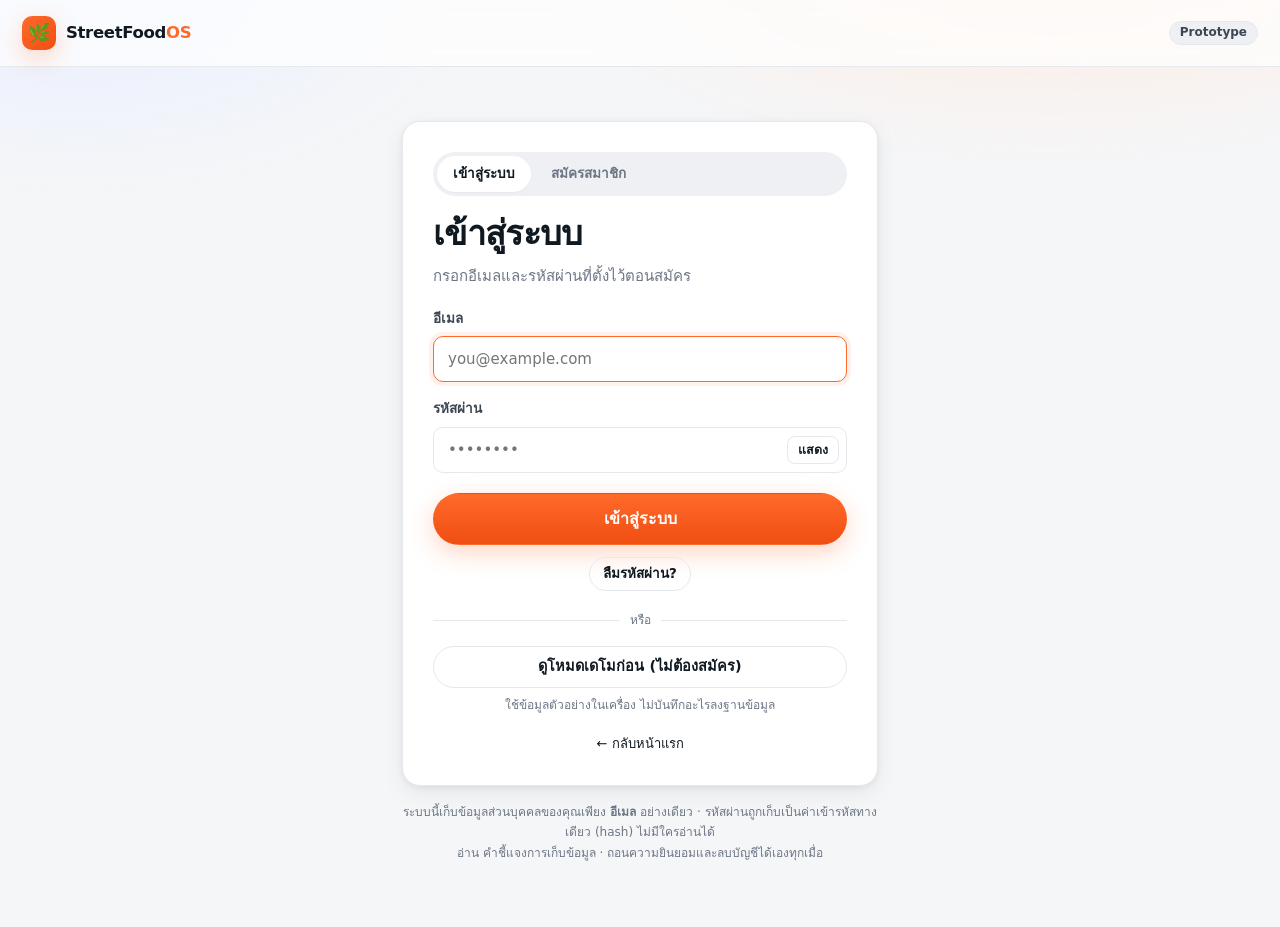
==== commit ff1700d9: "Switch to email + password auth; fix store creation and erasure Auth (Supabase project reconfigured:" ====
--- a/app.html
+++ b/app.html
@@ -28,7 +28,7 @@
 <link rel="canonical" href="https://streetfood-os.vercel.app/app.html">
 <link rel="icon" href="/favicon.png" type="image/png" sizes="32x32">
 <link rel="apple-touch-icon" href="/apple-touch-icon.png">
-<link rel="stylesheet" href="assets/css/styles.css?v=20260819b">
+<link rel="stylesheet" href="assets/css/styles.css?v=20260819e">
 <link rel="icon" href="data:image/svg+xml,<svg xmlns='http://www.w3.org/2000/svg' viewBox='0 0 32 32'><text y='26' font-size='26'>🌿</text></svg>">
 </head>
 <body>
@@ -41,15 +41,15 @@
   </div>
 </div>
 
-<script src="assets/js/config.js?v=20260819b"></script>
-<script src="assets/js/data.js?v=20260819b"></script>
-<script src="assets/js/icons.js?v=20260819b"></script>
-<script src="assets/js/ui.js?v=20260819b"></script>
-<script src="assets/js/auth.js?v=20260819b"></script>
-<script src="assets/js/db-live.js?v=20260819b"></script>
-<script src="assets/js/app.js?v=20260819b"></script>
-<script src="assets/js/pages-core.js?v=20260819b"></script>
-<script src="assets/js/pages-growth.js?v=20260819b"></script>
-<script src="assets/js/pages-insight.js?v=20260819b"></script>
+<script src="assets/js/config.js?v=20260819e"></script>
+<script src="assets/js/data.js?v=20260819e"></script>
+<script src="assets/js/icons.js?v=20260819e"></script>
+<script src="assets/js/ui.js?v=20260819e"></script>
+<script src="assets/js/auth.js?v=20260819e"></script>
+<script src="assets/js/db-live.js?v=20260819e"></script>
+<script src="assets/js/app.js?v=20260819e"></script>
+<script src="assets/js/pages-core.js?v=20260819e"></script>
+<script src="assets/js/pages-growth.js?v=20260819e"></script>
+<script src="assets/js/pages-insight.js?v=20260819e"></script>
 </body>
 </html>
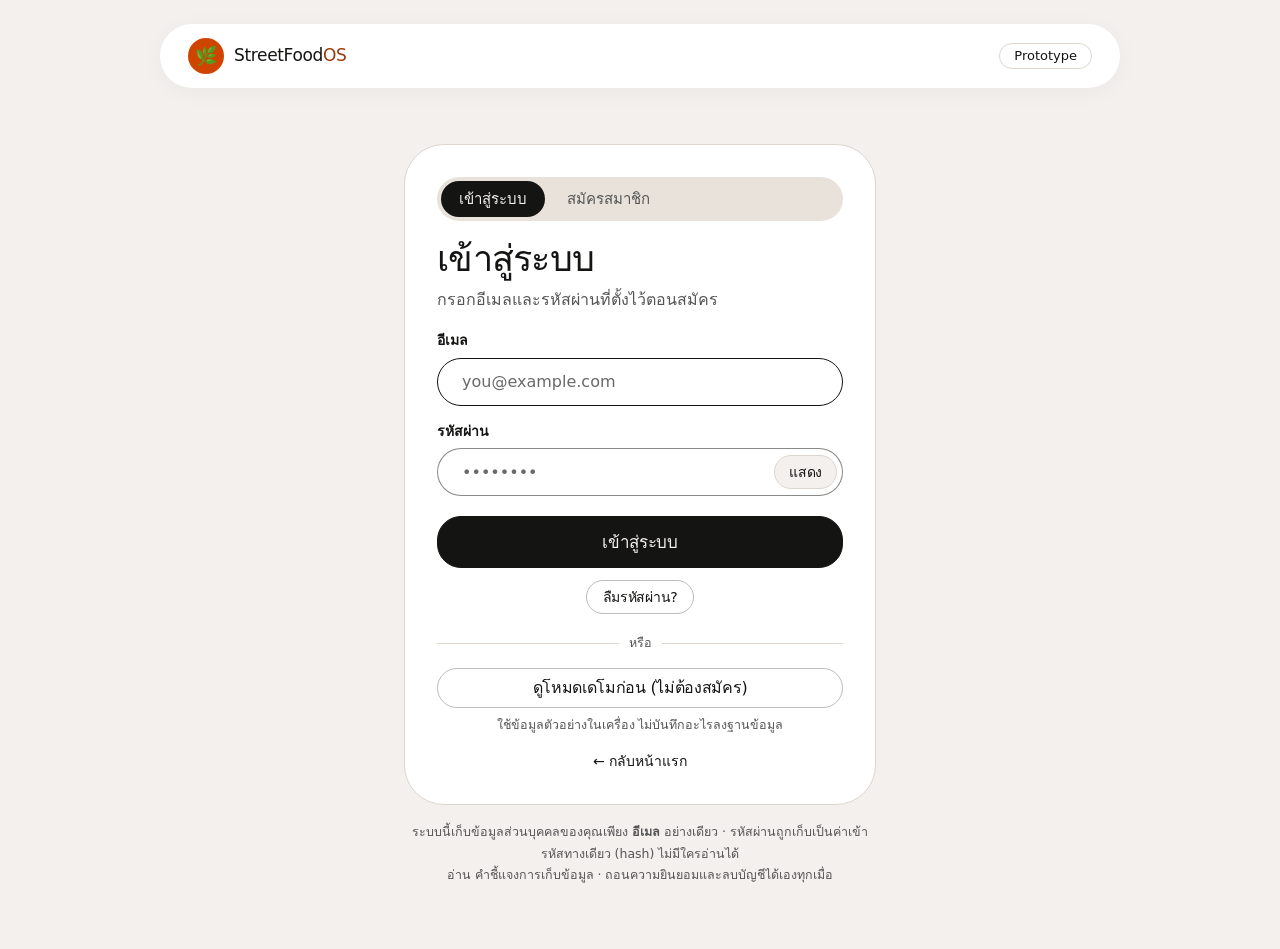
==== commit 29b53449: "Re-skin the whole product on the Mastercard-inspired design system Applies docs/DESIGN-mastercard.md" ====
--- a/app.html
+++ b/app.html
@@ -28,7 +28,7 @@
 <link rel="canonical" href="https://streetfood-os.vercel.app/app.html">
 <link rel="icon" href="/favicon.png" type="image/png" sizes="32x32">
 <link rel="apple-touch-icon" href="/apple-touch-icon.png">
-<link rel="stylesheet" href="assets/css/styles.css?v=20260819e">
+<link rel="stylesheet" href="assets/css/styles.css?v=20260820i">
 <link rel="icon" href="data:image/svg+xml,<svg xmlns='http://www.w3.org/2000/svg' viewBox='0 0 32 32'><text y='26' font-size='26'>🌿</text></svg>">
 </head>
 <body>
@@ -41,15 +41,15 @@
   </div>
 </div>
 
-<script src="assets/js/config.js?v=20260819e"></script>
-<script src="assets/js/data.js?v=20260819e"></script>
-<script src="assets/js/icons.js?v=20260819e"></script>
-<script src="assets/js/ui.js?v=20260819e"></script>
-<script src="assets/js/auth.js?v=20260819e"></script>
-<script src="assets/js/db-live.js?v=20260819e"></script>
-<script src="assets/js/app.js?v=20260819e"></script>
-<script src="assets/js/pages-core.js?v=20260819e"></script>
-<script src="assets/js/pages-growth.js?v=20260819e"></script>
-<script src="assets/js/pages-insight.js?v=20260819e"></script>
+<script src="assets/js/config.js?v=20260820i"></script>
+<script src="assets/js/data.js?v=20260820i"></script>
+<script src="assets/js/icons.js?v=20260820i"></script>
+<script src="assets/js/ui.js?v=20260820i"></script>
+<script src="assets/js/auth.js?v=20260820i"></script>
+<script src="assets/js/db-live.js?v=20260820i"></script>
+<script src="assets/js/app.js?v=20260820i"></script>
+<script src="assets/js/pages-core.js?v=20260820i"></script>
+<script src="assets/js/pages-growth.js?v=20260820i"></script>
+<script src="assets/js/pages-insight.js?v=20260820i"></script>
 </body>
 </html>
--- a/assets/css/styles.css
+++ b/assets/css/styles.css
@@ -27,51 +27,88 @@
    ============================================================ */
 
 :root{
-  /* Surfaces */
-  --bg:#f5f6f8;
-  --bg-2:#eef0f4;
-  --surface:#ffffff;
-  --surface-2:#fafbfc;
-  --line:#e5e8ed;
-  --line-2:#eff1f5;
-
-  /* Ink */
-  --ink:#101820;
-  --ink-2:#3d4653;
-  --muted:#6d7685;
-  --muted-2:#98a1ae;
-
-  /* Brand — warm street-food orange */
-  --brand:#ff6a2b;
-  --brand-2:#f04e12;
-  --brand-ink:#b93b0b;
-  --brand-soft:#fff2ec;
-  --brand-line:#ffd9c8;
-
-  /* Semantic — ค่า *-ink ใช้กับ "ข้อความ" (ผ่าน WCAG AA >= 4.5:1 บนพื้นขาว)
-     ส่วนค่าปกติใช้กับพื้นหลัง/แถบ/จุด/กราฟ ซึ่งไม่ต้องผ่านเกณฑ์ข้อความ */
-  --good:#0a8557;   --good-soft:#e8f8f1; --good-line:#bdead9; --good-ink:#07724d;
-  --warn:#d98307;   --warn-soft:#fff6e6; --warn-line:#f7dfae; --warn-ink:#9a5c06;
-  --bad:#dc2f45;    --bad-soft:#fdedef;  --bad-line:#f6c9cf;
-  --info:#2f6bff;   --info-soft:#eef3ff; --info-line:#cfdcff;
-  --ai:#6d51f5;     --ai-soft:#f2effe;   --ai-line:#dbd2fd;
-
-  /* Chart series */
-  --c1:#ff6a2b; --c2:#2f6bff; --c3:#0f9f6e; --c4:#6d51f5; --c5:#d98307; --c6:#0ea5b7;
-
-  /* Shape */
-  --r-sm:6px; --r:10px; --r-lg:14px; --r-xl:18px; --r-pill:999px;
-  --sh-1:0 1px 2px rgba(16,24,32,.04);
-  --sh-2:0 2px 6px rgba(16,24,32,.06), 0 8px 24px rgba(16,24,32,.06);
-  --sh-3:0 12px 32px rgba(16,24,32,.12), 0 2px 8px rgba(16,24,32,.08);
-  --sh-brand:0 8px 24px rgba(255,106,43,.28);
-
-  /* Layout */
-  --sidebar:260px;
+  /* ════════════════════════════════════════════════════════════
+     Design System: Mastercard-inspired (DESIGN-mastercard.md)
+     ------------------------------------------------------------
+     สามพื้นผิวไล่จังหวะหน้า: canvas cream → lifted cream → ink
+     รูปทรง: 20px (ปุ่ม) · 40px (เฮโร/คอนเทนเนอร์ใหญ่) · 999px (แคปซูล)
+     เอกสารระบุให้เลี่ยงช่วง 8–16px เพราะ "อ่านว่าเทมเพลตทั่วไป"
+
+     ข้อที่ปรับจากเอกสารอย่างมีเหตุผล (บันทึกไว้เพื่อให้ตรวจย้อนได้):
+     · เอกสารเขียนเองว่าปรัชญา whitespace ของมันคือ "ตรงข้ามกับ dashboard
+       ที่หนาแน่น" — หน้า Orders/Kitchen/Stock ของเราเป็น dashboard ที่ใช้งาน
+       ตอนยืนขายของ จึงรับ "สี ตัวอักษร มุมโค้ง เงา eyebrow" มาทั้งหมด
+       แต่คงความหนาแน่นของตารางและรายการไว้ ไม่ใส่ whitespace แบบนิตยสาร
+     · ฟอนต์ MarkForMC เป็นลิขสิทธิ์เฉพาะ และแอปนี้เป็นภาษาไทย
+       Sofia Sans ที่เอกสารแนะนำไม่มีอักษรไทย จึงคง Noto Sans Thai ไว้สำหรับไทย
+       และใช้ Inter (ตัวสำรองที่เอกสารระบุ) กับตัวเลข/ละติน
+       สิ่งที่รักษาไว้ตามเอกสาร: น้ำหนัก 450 ในเนื้อความ และ tracking -2% ในหัวข้อ
+     · เอกสารไม่ได้กำหนดสี good/warn/bad (เป็นหน้าการตลาด ไม่มีสถานะระบบ)
+       จึงตั้งเพิ่มให้เข้าโทนอุ่นและผ่าน WCAG AA ทุกค่าเมื่อใช้เป็นตัวอักษร
+     ════════════════════════════════════════════════════════════ */
+
+  /* Surfaces — สามโทนตามเอกสาร ไม่มีขาวล้วนเป็นพื้นหน้า */
+  --bg:#f3f0ee;          /* Canvas Cream */
+  --bg-2:#e8e2da;        /* whisper cream — ใช้แทนพื้นเทาอ่อนเดิม */
+  --surface:#fcfbfa;     /* Lifted Cream — พื้นการ์ด */
+  --surface-2:#f4f4f4;   /* Soft Bone */
+  --white:#ffffff;       /* สงวนไว้: nav pill, modal, satellite CTA */
+  --line:#dcd6ce;
+  --line-2:#e8e2da;
+
+  /* Ink & neutrals */
+  --ink:#141413;         /* Ink Black — หัวข้อ เนื้อความ ปุ่มหลัก พื้น footer */
+  --ink-2:#262627;       /* Charcoal */
+  --muted:#555555;       /* Granite — ใช้กับข้อความรอง (บน cream ได้ 5.6:1) */
+  --muted-2:#696969;     /* Slate Gray — ป้ายกำกับ/ไอคอน ไม่ใช้กับเนื้อความยาว */
+  --whisper:#d1cdc7;     /* Dust Taupe — ข้อความจาง/สถานะว่าง */
+
+  /* Signal Orange — เอกสารสงวนไว้สำหรับ "ความยินยอม/กฎหมาย" เท่านั้น
+     ปุ่มหลักของหน้าเว็บจึงเป็น Ink Pill ไม่ใช่สีส้ม */
+  --brand:#cf4500;       /* Signal Orange — พื้นปุ่มยินยอม (ตัวอักษรขาว 4.65:1) */
+  --brand-2:#b03a00;
+  --brand-ink:#9a3a0a;   /* Clay Brown — เมื่อสีส้มต้องเป็น "ตัวอักษร" (6.2:1) */
+  --brand-soft:#fbeee7;
+  --brand-line:#f0d8c9;
+  --accent:#f37338;      /* Light Signal Orange — เส้นโคจร/จุด eyebrow/ตัวชี้ */
+
+  /* Semantic — ส่วนขยาย (เอกสารไม่ได้กำหนด) · ค่า *-ink ผ่าน AA บน cream */
+  --good:#1a7f4b;   --good-soft:#e9f3ec; --good-line:#c3ddcb; --good-ink:#136239;
+  --warn:#b06d05;   --warn-soft:#fbf1e2; --warn-line:#eddbb8; --warn-ink:#7d4d04;
+  --bad:#c4212f;    --bad-soft:#fbeaec;  --bad-line:#eec8cc;  --bad-ink:#a01824;
+  --info:#3860be;   --info-soft:#eceff9; --info-line:#ccd5ee; --info-ink:#2f52a2;  /* Link Blue */
+  --ai:#9a3a0a;     --ai-soft:#fbeee7;   --ai-line:#f0d8c9;
+
+  /* Chart series — เริ่มจาก accent แล้วไล่ไปโทนที่แยกกันได้ */
+  --c1:#cf4500; --c2:#3860be; --c3:#1a7f4b; --c4:#b06d05; --c5:#696969; --c6:#0e7490;
+
+  /* Shape — 20 / 40 / 999 ตามเอกสาร (เลี่ยงช่วง 8–16) */
+  --r-sm:6px;            /* ชิปจิ๋วเท่านั้น */
+  --r:20px;              /* ปุ่มและช่องกรอก */
+  --r-lg:20px;           /* การ์ด */
+  --r-xl:40px;           /* คอนเทนเนอร์ใหญ่ เฮโร โมดัล */
+  --r-pill:999px;
+
+  /* Elevation — เงาเป็น "เบาะอากาศ" กระจายกว้าง ทึบต่ำ ไม่มีเงาคมสั้น */
+  --sh-1:none;                                         /* ระดับ 0 = ค่าเริ่มต้น */
+  --sh-nav:0 4px 24px rgba(0,0,0,.04);                 /* ระดับ 1 — nav pill */
+  --sh-2:0 24px 48px rgba(0,0,0,.08);                  /* ระดับ 2 — การ์ดยกตัว */
+  --sh-3:0 70px 110px rgba(0,0,0,.25);                 /* ระดับ 3 — ใช้น้อยมาก */
+  --sh-brand:none;
+
+  /* Sidebar = พื้นผิว ink ตามจังหวะ cream → lifted → ink */
+  --sb-bg:#141413;
+  --sb-line:rgba(255,255,255,.14);
+  --sb-ink:#f3f0ee;
+  --sb-muted:#a5a19c;
+  --sb-hover:rgba(255,255,255,.07);
+
+  /* Layout — base 8px, สเกล 8/16/24/32/48/64/96/128 */
+  --sidebar:256px;
   --topbar:64px;
-  --maxw:1440px;
-
-  /* ฟอนต์แรกคือไฟล์ที่ self-host · ที่เหลือคือฟอนต์ไทยที่ติดมากับ OS (กันกรณีโหลดไฟล์ไม่ได้) */
+  --maxw:1280px;
+
+  /* ตัวอักษร: ไทยใช้ Noto Sans Thai · ตัวเลข/ละตินใช้ Inter (ตัวสำรองที่เอกสารระบุ) */
   --f-thai:"Noto Sans Thai","Sarabun","IBM Plex Sans Thai","Leelawadee UI","Thonburi",
            -apple-system,BlinkMacSystemFont,system-ui,"Segoe UI","Helvetica Neue",sans-serif;
   --f-num:"Inter",system-ui,-apple-system,BlinkMacSystemFont,"Segoe UI",Roboto,"Helvetica Neue",sans-serif;
@@ -84,8 +121,11 @@
   font-family:var(--f-thai);
   background:var(--bg);
   color:var(--ink);
-  font-size:15px;
-  line-height:1.6;
+  /* น้ำหนัก 450 คือลายเซ็นของระบบนี้ — อ่อนกว่า 500 แต่แน่นกว่า 400
+     ฟอนต์ที่ self-host เป็น variable (400–800) จึงได้ 450 จริง ไม่ใช่ปัดเป็น 400 */
+  font-weight:450;
+  font-size:16px;
+  line-height:1.4;
   -webkit-font-smoothing:antialiased;
   text-rendering:optimizeLegibility;
 }
@@ -98,18 +138,32 @@
 :focus-visible{outline:2px solid var(--brand);outline-offset:2px;border-radius:6px}
 
 /* ---------- Typography ---------- */
-h1,h2,h3,h4,h5{margin:0;line-height:1.28;font-weight:800;letter-spacing:-.01em}
-h1{font-size:clamp(30px,5vw,52px);letter-spacing:-.03em}
-h2{font-size:clamp(23px,3.2vw,34px);letter-spacing:-.02em}
-h3{font-size:19px}
-h4{font-size:16px}
+/* หัวข้อ: น้ำหนัก 500 + tracking -2% · line-height แน่นลงเมื่อขนาดใหญ่ขึ้น
+   (H1 = 1:1, H3 = 1.2, เนื้อความ = 1.4) */
+h1,h2,h3,h4,h5{margin:0;font-weight:500;letter-spacing:-.02em}
+h1{font-size:clamp(40px,5.6vw,64px);line-height:1.02}
+h2{font-size:clamp(28px,3.4vw,36px);line-height:1.22}
+h3{font-size:24px;line-height:1.2}
+h4{font-size:18px;line-height:1.3}
+h5{font-size:14px;font-weight:700;letter-spacing:.04em;line-height:1}
 p{margin:0}
-.num{font-family:var(--f-num);font-variant-numeric:tabular-nums;letter-spacing:-.02em;font-feature-settings:"tnum"}
-.t-xs{font-size:12px}.t-sm{font-size:13px}.t-md{font-size:14px}.t-lg{font-size:17px}
+.num{font-family:var(--f-num);font-variant-numeric:tabular-nums;letter-spacing:-.02em;
+  font-feature-settings:"tnum";font-weight:500}
+.t-xs{font-size:12.5px}.t-sm{font-size:14px}.t-md{font-size:15px}.t-lg{font-size:18px}
 .muted{color:var(--muted)}
 .muted-2{color:#6b7480} /* ข้อความ: ต้องผ่าน AA — token --muted-2 คงไว้สำหรับจุด/เส้น/ไอคอน */
-.b6{font-weight:600}.b7{font-weight:700}.b8{font-weight:800}
-.up{text-transform:uppercase;letter-spacing:.08em;font-size:11px;font-weight:700}
+/* ระบบนี้ใช้แค่ 450 (เนื้อความ) · 500 (หัวข้อ/ปุ่ม) · 700 (eyebrow/ตัวเน้น) */
+.b6{font-weight:500}.b7{font-weight:500}.b8{font-weight:700}
+.up{text-transform:uppercase;letter-spacing:.04em;font-size:14px;font-weight:700}
+
+/* Eyebrow — ฉลากหมวดของระบบนี้: จุด accent + ตัวพิมพ์ใหญ่ 14px/700/+4%
+   เอกสารย้ำว่า "ห้ามลืมจุดนำหน้า มันคือเอกลักษณ์" และห้ามใช้ตัวพิมพ์ใหญ่
+   ที่ขนาดใหญ่กว่า 14px ที่ใดอีก */
+.eyebrow{display:inline-flex;align-items:center;gap:8px;font-size:14px;font-weight:700;
+  letter-spacing:.04em;text-transform:uppercase;color:var(--muted-2);line-height:1}
+/* เติมจุดให้เฉพาะกรณีที่ markup ยังไม่มีจุดของตัวเอง — บางที่ใช้ .dot dot-live
+   ที่กระพริบเพื่อสื่อสถานะ ถ้าเติมซ้ำจะได้จุดสองจุด */
+.eyebrow:not(:has(.dot))::before{content:"";width:7px;height:7px;border-radius:50%;background:var(--accent);flex:none}
 .ctr{text-align:center}.right{text-align:right}
 .nowrap{white-space:nowrap}
 .tnum{font-variant-numeric:tabular-nums}
@@ -145,54 +199,71 @@
 .skip-link:focus{top:0}
 
 /* ---------- Buttons ---------- */
+/* ปุ่มคือเครื่องมือ ไม่ใช่ของประดับ — เหลี่ยม พื้นทึบ ไม่ยกลอยตอน hover
+   (การยกลอย + เงาเรืองแสงคือลายเซ็นของเทมเพลตสำเร็จรูป) */
+/* ปุ่มรอง (ค่าเริ่มต้น) = Outlined Pill: พื้นขาว ขอบหมึก 1.5px รัศมี 20px
+   ปุ่มหลัก = Ink Pill: พื้นหมึก ตัวอักษรสี cream ไม่ใช่ขาวล้วน
+   สีส้ม Signal สงวนไว้ให้ .btn-consent เท่านั้นตามกฎของระบบ */
 .btn{
   display:inline-flex;align-items:center;justify-content:center;gap:8px;
-  height:42px;padding:0 18px;border-radius:var(--r-pill);
-  font-weight:700;font-size:14.5px;white-space:nowrap;
-  border:1px solid transparent;background:var(--surface);color:var(--ink);
-  box-shadow:var(--sh-1);transition:transform .12s ease,box-shadow .18s ease,background .18s ease,border-color .18s ease;
-}
-.btn:hover{transform:translateY(-1px);box-shadow:var(--sh-2)}
-.btn:active{transform:translateY(0)}
-.btn-primary{background:linear-gradient(180deg,var(--brand),var(--brand-2));color:#fff;box-shadow:var(--sh-brand)}
-.btn-primary:hover{box-shadow:0 12px 30px rgba(255,106,43,.36)}
-.btn-dark{background:var(--ink);color:#fff}
-.btn-ghost{background:transparent;border-color:var(--line);box-shadow:none}
-.btn-ghost:hover{background:var(--surface);border-color:var(--muted-2)}
-.btn-soft{background:var(--bg-2);border-color:var(--line);box-shadow:none}
-.btn-ai{background:var(--ink);color:#fff}
+  min-height:40px;padding:8px 24px;border-radius:var(--r);
+  font-weight:450;font-size:16px;letter-spacing:-.02em;white-space:nowrap;
+  border:1.5px solid var(--ink);background:var(--white);color:var(--ink);
+  transition:background .16s ease,color .16s ease,border-color .16s ease;
+}
+.btn:hover{background:var(--bg-2)}
+.btn:active{transform:scale(.985)}
+.btn-primary{background:var(--ink);border-color:var(--ink);color:var(--bg);font-weight:500}
+.btn-primary:hover{background:#000;border-color:#000}
+/* ปุ่มความยินยอม/กฎหมาย — ที่เดียวที่ใช้ Signal Orange ได้ */
+.btn-consent{background:var(--brand);border-color:var(--brand);color:#fff;border-radius:24px}
+.btn-consent:hover{background:var(--brand-2);border-color:var(--brand-2)}
+.btn-dark{background:var(--ink);border-color:var(--ink);color:var(--bg)}
+.btn-ghost{background:transparent;border-color:rgba(20,20,19,.28)}
+.btn-ghost:hover{background:var(--white);border-color:var(--ink)}
+.btn-soft{background:var(--bg-2);border-color:var(--bg-2)}
+.btn-soft:hover{background:var(--line);border-color:var(--line)}
+.btn-ai{background:var(--ink);border-color:var(--ink);color:var(--bg)}
 .btn-ai:hover{background:#000}
-.btn-good{background:var(--good);color:#fff}
-.btn-bad{background:var(--bad);color:#fff}
-.btn-white{background:#fff;color:var(--ink)}
-.btn-lg{height:52px;padding:0 26px;font-size:16px}
-.btn-sm{height:34px;padding:0 13px;font-size:13.5px;border-radius:var(--r-pill)}
-.btn-xs{height:28px;padding:0 10px;font-size:12.5px;font-weight:700;border-radius:8px}
+.btn-good{background:var(--good);border-color:var(--good);color:#fff}
+.btn-bad{background:var(--bad);border-color:var(--bad);color:#fff}
+.btn-white{background:var(--white);border-color:var(--white);color:var(--ink)}
+.btn-lg{min-height:52px;padding:12px 40px;font-size:17px;border-radius:24px}
+.btn-sm{min-height:34px;padding:5px 16px;font-size:14px}
+.btn-xs{min-height:28px;padding:3px 12px;font-size:13px;border-width:1px}
 .btn-block{width:100%}
-.btn-icon{width:38px;height:38px;padding:0;border-radius:11px;background:transparent;border:1px solid var(--line);box-shadow:none}
-.btn-icon:hover{background:var(--surface-2)}
+/* ปุ่มไอคอนเป็นวงกลมสมบูรณ์ตามระบบ (ไม่ใช่สี่เหลี่ยมมุมมน) */
+.btn-icon{width:40px;height:40px;min-height:40px;padding:0;border-radius:50%;
+  background:transparent;border:1px solid rgba(20,20,19,.22)}
+.btn-icon:hover{background:var(--white);border-color:var(--ink)}
 .btn[disabled]{opacity:.45;pointer-events:none}
 
 /* ---------- Cards ---------- */
-.card{background:var(--surface);border:1px solid var(--line);border-radius:var(--r-lg);box-shadow:var(--sh-1)}
-.card-p{padding:20px}
-.card-h{padding:16px 20px;border-bottom:1px solid var(--line-2);display:flex;align-items:center;justify-content:space-between;gap:12px}
-.card-b{padding:20px}
-.card-f{padding:14px 20px;border-top:1px solid var(--line-2);background:var(--surface-2);border-radius:0 0 var(--r-lg) var(--r-lg)}
-.card-hover{transition:transform .15s ease,box-shadow .2s ease,border-color .2s ease}
-.card-hover:hover{transform:translateY(-2px);box-shadow:var(--sh-2);border-color:var(--muted-2)}
-.tile{background:var(--surface);border:1px solid var(--line);border-radius:var(--r);padding:14px}
+/* การ์ด: พื้น lifted cream บน canvas cream · ระดับความสูง 0 เป็นค่าเริ่มต้น
+   (เอกสาร: "95% ของพื้นผิววางบน canvas ตรง ๆ") เส้นขอบทำหน้าที่คั่น */
+.card{background:var(--surface);border:1px solid var(--line);border-radius:var(--r-lg)}
+.card-p{padding:24px}
+.card-h{padding:20px 24px;border-bottom:1px solid var(--line-2);display:flex;align-items:center;justify-content:space-between;gap:12px}
+.card-b{padding:24px}
+.card-f{padding:16px 24px;border-top:1px solid var(--line-2);background:var(--surface-2);border-radius:0 0 var(--r-lg) var(--r-lg)}
+/* ยกตัวด้วยเงาระดับ 2 ที่กระจาย 48px ทึบ 8% — "เบาะอากาศ" ไม่ใช่เงาทิศทาง */
+.card-hover{transition:box-shadow .22s ease,transform .22s ease}
+.card-hover:hover{box-shadow:var(--sh-2);transform:translateY(-2px)}
+.card-raise{box-shadow:var(--sh-2)}
+.tile{background:var(--white);border:1px solid var(--line);border-radius:var(--r);padding:16px 20px}
 
 /* ---------- Badges / pills ---------- */
-.badge{display:inline-flex;align-items:center;gap:5px;height:24px;padding:0 10px;border-radius:var(--r-pill);
-  font-size:12px;font-weight:700;background:var(--bg-2);color:var(--ink-2);border:1px solid var(--line);white-space:nowrap}
-.badge-good{background:var(--good-soft);color:#0a7a54;border-color:var(--good-line)}
-.badge-warn{background:var(--warn-soft);color:#a9640a;border-color:var(--warn-line)}
-.badge-bad{background:var(--bad-soft);color:#b8232f;border-color:var(--bad-line)}
-.badge-info{background:var(--info-soft);color:#1f4fd8;border-color:var(--info-line)}
+/* ชิป/ป้าย = แคปซูลเต็ม 999px ตามระบบ · ตัวอักษรใช้ค่า *-ink ที่ผ่าน AA */
+.badge{display:inline-flex;align-items:center;gap:6px;min-height:26px;padding:3px 14px;border-radius:var(--r-pill);
+  font-size:13px;font-weight:500;background:var(--white);color:var(--ink);border:1px solid var(--line);white-space:nowrap}
+.badge-good{background:var(--good-soft);color:var(--good-ink);border-color:var(--good-line)}
+.badge-warn{background:var(--warn-soft);color:var(--warn-ink);border-color:var(--warn-line)}
+.badge-bad{background:var(--bad-soft);color:var(--bad-ink);border-color:var(--bad-line)}
+.badge-info{background:var(--info-soft);color:var(--info-ink);border-color:var(--info-line)}
 .badge-brand{background:var(--brand-soft);color:var(--brand-ink);border-color:var(--brand-line)}
 .badge-ai{background:var(--brand-soft);color:var(--brand-ink);border-color:var(--brand-line)}
-.badge-lg{height:30px;padding:0 13px;font-size:13px}
+.badge-ink{background:var(--ink);color:var(--bg);border-color:var(--ink)}
+.badge-lg{min-height:32px;padding:5px 18px;font-size:14px}
 .dot{width:8px;height:8px;border-radius:50%;background:var(--muted-2);flex:none}
 .dot-good{background:var(--good)}.dot-warn{background:var(--warn)}.dot-bad{background:var(--bad)}
 .dot-live{background:var(--good);box-shadow:0 0 0 0 rgba(15,159,110,.6);animation:pulse 2s infinite}
@@ -203,77 +274,88 @@
 
 /* ---------- Forms ---------- */
 .field{display:flex;flex-direction:column;gap:7px}
-.label{font-size:13.5px;font-weight:700;color:var(--ink-2)}
-.hint{font-size:12.5px;color:var(--muted)}
+.label{font-size:14px;font-weight:700;color:var(--ink)}
+.hint{font-size:13px;color:var(--muted)}
+/* ช่องกรอกเป็นแคปซูล พื้นขาว ขอบหมึกจาง — ตามสเปกช่องค้นหาของระบบ
+   (textarea คงมุม 20px เพราะแคปซูลกับข้อความหลายบรรทัดใช้ร่วมกันไม่ได้) */
 .input,.select,.textarea{
-  width:100%;height:46px;padding:0 14px;border-radius:var(--r);
-  background:var(--surface);border:1.5px solid var(--line);
-  transition:border-color .15s ease,box-shadow .15s ease;font-size:15px;
-}
-.textarea{height:auto;padding:12px 14px;min-height:88px;resize:vertical;line-height:1.55}
-.input:focus,.select:focus,.textarea:focus{outline:none;border-color:var(--brand);box-shadow:0 0 0 4px var(--brand-soft)}
+  width:100%;height:48px;padding:12px 24px;border-radius:var(--r-pill);
+  background:var(--white);border:1px solid rgba(20,20,19,.5);color:var(--ink);
+  transition:border-color .15s ease;font-size:16px;font-weight:450;
+}
+.textarea{height:auto;border-radius:var(--r);min-height:96px;resize:vertical;line-height:1.4}
+.input::placeholder,.textarea::placeholder{color:var(--muted-2)}
+.input:focus,.select:focus,.textarea:focus{outline:none;border-color:var(--ink);border-width:1.5px}
 .select{appearance:none;background-image:url("data:image/svg+xml;utf8,<svg xmlns='http://www.w3.org/2000/svg' width='16' height='16' fill='none' stroke='%236d7685' stroke-width='2' stroke-linecap='round'><path d='M4 6l4 4 4-4'/></svg>");
   background-repeat:no-repeat;background-position:right 14px center;padding-right:38px}
-.input-sm{height:38px;font-size:14px;padding:0 11px}
+.input-sm{height:40px;font-size:15px;padding:8px 18px}
 .input-prefix{position:relative}
-.input-prefix .input{padding-left:34px}
-.input-prefix span{position:absolute;left:13px;top:50%;transform:translateY(-50%);color:var(--muted);font-weight:700}
+.input-prefix .input{padding-left:40px}
+.input-prefix span{position:absolute;left:20px;top:50%;transform:translateY(-50%);color:var(--muted);font-weight:500}
 
 .choice{
-  display:flex;align-items:center;gap:11px;padding:14px;border-radius:var(--r);
-  border:1.5px solid var(--line);background:var(--surface);cursor:pointer;text-align:left;
-  transition:all .15s ease;width:100%;
-}
-.choice:hover{border-color:var(--brand-line);background:var(--brand-soft)}
-.choice.on{border-color:var(--brand);background:var(--brand-soft);box-shadow:0 0 0 3px rgba(255,106,43,.1)}
-.choice .ci{width:40px;height:40px;flex:none;border-radius:11px;display:grid;place-items:center;background:var(--bg-2);font-size:19px}
-.choice.on .ci{background:#fff}
+  display:flex;align-items:center;gap:14px;padding:16px 20px;border-radius:var(--r);
+  border:1.5px solid var(--line);background:var(--white);cursor:pointer;text-align:left;
+  transition:border-color .16s ease,box-shadow .16s ease;width:100%;
+}
+.choice:hover{border-color:var(--ink)}
+.choice.on{border-color:var(--ink);box-shadow:var(--sh-2)}
+/* ไอคอนในตัวเลือกเป็นวงกลม — ระบบนี้ครอบภาพ/ไอคอนเป็นวงกลมเสมอ */
+.choice .ci{width:44px;height:44px;flex:none;border-radius:50%;display:grid;place-items:center;
+  background:var(--bg-2);color:var(--ink);font-size:19px}
+.choice.on .ci{background:var(--ink);color:var(--bg)}
 .choice-c{flex-direction:column;align-items:flex-start;gap:8px}
 
 .switch{position:relative;width:44px;height:26px;border-radius:var(--r-pill);background:var(--line);
   transition:background .18s ease;flex:none;cursor:pointer;border:none}
 .switch::after{content:"";position:absolute;top:3px;left:3px;width:20px;height:20px;border-radius:50%;
   background:#fff;box-shadow:var(--sh-1);transition:transform .18s ease}
-.switch.on{background:var(--good)}
+.switch.on{background:var(--ink)}
 .switch.on::after{transform:translateX(18px)}
 
 /* ---------- Tables ---------- */
-.tbl{width:100%;font-size:14px}
+/* ตารางคงความหนาแน่นไว้ (หน้าใช้งานจริง ไม่ใช่หน้าโปรโมต)
+   แต่หัวตารางใช้สเกล eyebrow ของระบบ และเส้นคั่นเป็นเส้นบาง ไม่ใช้เงา */
+.tbl{width:100%;font-size:15px;font-weight:450}
 .tbl th{
-  text-align:left;padding:11px 14px;font-size:11.5px;font-weight:800;letter-spacing:.05em;
-  text-transform:uppercase;color:var(--muted);border-bottom:1px solid var(--line);background:var(--surface-2);
+  text-align:left;padding:12px 16px;font-size:12.5px;font-weight:700;letter-spacing:.03em;
+  color:var(--muted-2);border-bottom:1px solid var(--line);background:var(--surface-2);
   white-space:nowrap;position:sticky;top:0;z-index:1;
 }
-.tbl td{padding:13px 14px;border-bottom:1px solid var(--line-2);vertical-align:middle}
+.tbl td{padding:14px 16px;border-bottom:1px solid var(--line-2);vertical-align:middle}
 .tbl tbody tr:last-child td{border-bottom:none}
 .tbl tbody tr{transition:background .12s ease}
-.tbl tbody tr:hover{background:var(--surface-2)}
+.tbl tbody tr:hover{background:var(--white)}
 .tbl .r{text-align:right}
 .tbl-clickable tbody tr{cursor:pointer}
 
 /* ---------- Progress / meters ---------- */
 .bar{height:8px;border-radius:var(--r-pill);background:var(--bg-2);overflow:hidden}
-.bar > i{display:block;height:100%;border-radius:var(--r-pill);background:var(--brand);transition:width .5s cubic-bezier(.2,.8,.2,1)}
+.bar > i{display:block;height:100%;border-radius:var(--r-pill);background:var(--ink);transition:width .5s cubic-bezier(.2,.8,.2,1)}
 .bar-good > i{background:var(--good)}.bar-warn > i{background:var(--warn)}.bar-bad > i{background:var(--bad)}
 .bar-lg{height:12px}
 .stacked{display:flex;height:12px;border-radius:var(--r-pill);overflow:hidden;background:var(--bg-2)}
 .stacked > i{display:block;height:100%}
 
 /* ---------- Tabs / segmented ---------- */
+/* แถบสลับมุมมอง = แคปซูลซ้อนแคปซูล ตัวที่เลือกเป็น Ink Pill */
 .tabs{display:flex;gap:4px;background:var(--bg-2);padding:4px;border-radius:var(--r-pill);overflow-x:auto}
 .tabs button{
-  height:36px;padding:0 16px;border-radius:var(--r-pill);font-weight:700;font-size:13.5px;
-  color:var(--muted);white-space:nowrap;transition:all .15s ease;display:inline-flex;align-items:center;gap:7px;
+  min-height:36px;padding:6px 18px;border-radius:var(--r-pill);font-weight:450;font-size:15px;
+  color:var(--muted);white-space:nowrap;transition:background .16s,color .16s;display:inline-flex;align-items:center;gap:8px;
 }
 .tabs button:hover{color:var(--ink)}
-.tabs button.on{background:var(--surface);color:var(--ink);box-shadow:var(--sh-1)}
-.tabs button .n{font-size:11.5px;font-weight:800;background:var(--bg-2);padding:1px 6px;border-radius:var(--r-pill)}
-.tabs button.on .n{background:var(--brand-soft);color:var(--brand-ink)}
+.tabs button.on{background:var(--ink);color:var(--bg);font-weight:500}
+.tabs button .n{font-family:var(--f-num);font-size:13px;font-weight:500;background:var(--white);
+  padding:1px 8px;border-radius:var(--r-pill);color:var(--muted)}
+.tabs button.on .n{background:rgba(255,255,255,.18);color:var(--bg)}
 
 .underline-tabs{display:flex;gap:26px;border-bottom:1px solid var(--line);overflow-x:auto}
 .underline-tabs button{padding:12px 0;font-weight:700;color:var(--muted);border-bottom:2.5px solid transparent;
   margin-bottom:-1px;white-space:nowrap;font-size:14.5px}
-.underline-tabs button.on{color:var(--brand-ink);border-color:var(--brand)}
+.underline-tabs button.on{color:var(--ink);border-color:var(--ink)}
+.underline-tabs button{font-size:16px;font-weight:450}
+.underline-tabs button.on{font-weight:500}
 .underline-tabs button:hover{color:var(--ink)}
 
 /* ============================================================
@@ -281,35 +363,60 @@
    ============================================================ */
 .shell{display:flex;min-height:100vh}
 
+/* แถบข้าง = พื้นผิว ink ซึ่งเป็นโทนที่สามของระบบ (cream → lifted → ink)
+   ในเว็บต้นแบบ ink คือ footer; ในแอปที่ใช้งานทุกวันบทบาทเดียวกันคือแถบนำทาง */
 .sidebar{
-  width:var(--sidebar);flex:none;background:var(--surface);border-right:1px solid var(--line);
+  width:var(--sidebar);flex:none;background:var(--sb-bg);color:var(--sb-ink);
   display:flex;flex-direction:column;position:fixed;inset:0 auto 0 0;z-index:60;
 }
-.sb-brand{height:var(--topbar);padding:0 18px;display:flex;align-items:center;gap:10px;border-bottom:1px solid var(--line-2)}
-.logo{width:34px;height:34px;border-radius:10px;background:linear-gradient(135deg,var(--brand),var(--brand-2));
-  display:grid;place-items:center;font-size:18px;box-shadow:var(--sh-brand);flex:none}
-.logo-txt{font-weight:800;font-size:16.5px;letter-spacing:-.02em}
-.logo-txt span{color:var(--brand)}
-
-.sb-store{margin:14px 14px 6px;padding:11px 12px;border-radius:var(--r);background:var(--surface-2);
-  border:1px solid var(--line);display:flex;align-items:center;gap:10px;cursor:pointer;transition:all .15s}
-.sb-store:hover{border-color:var(--brand-line);background:var(--brand-soft)}
-.sb-store .av{width:34px;height:34px;border-radius:10px;background:var(--brand-soft);display:grid;place-items:center;font-size:17px;flex:none}
+.sb-brand{height:var(--topbar);padding:0 16px;display:flex;align-items:center;gap:10px;
+  border-bottom:1px solid var(--sb-line)}
+/* โลโก้เป็นวงกลม — ระบบนี้ครอบภาพเป็นวงกลมเสมอ ไม่ใช่สี่เหลี่ยมมุมมน */
+.logo{width:36px;height:36px;border-radius:50%;background:var(--brand);
+  display:grid;place-items:center;font-size:18px;flex:none}
+/* ค่าเริ่มต้นเป็นสีหมึก (ใช้บน nav pill ขาวของหน้า Landing)
+   แล้วกลับเป็น cream เฉพาะเมื่ออยู่ในแถบข้างสีเข้ม — เดิมตั้ง cream ไว้ตัวเดียว
+   ทำให้ชื่อแบรนด์บนหน้าแรกเป็น cream บนขาว = มองไม่เห็น */
+.logo-txt{font-weight:500;font-size:17px;letter-spacing:-.02em;color:var(--ink)}
+.logo-txt span{color:var(--brand-ink)}
+.sidebar .logo-txt{color:var(--sb-ink)}
+.sidebar .logo-txt span{color:var(--accent)}
+
+.sb-store{margin:16px 16px 8px;padding:12px 16px;border-radius:var(--r-pill);background:var(--sb-hover);
+  border:1px solid var(--sb-line);display:flex;align-items:center;gap:12px;cursor:pointer;
+  transition:border-color .15s,background .15s}
+.sb-store:hover{border-color:rgba(255,255,255,.4)}
+.sb-store b{color:var(--sb-ink)}
+.sb-store .t-xs,.sb-store .muted{color:var(--sb-muted)}
+.sb-store .av{width:34px;height:34px;border-radius:50%;background:rgba(255,255,255,.12);
+  display:grid;place-items:center;font-size:17px;flex:none}
 
 .sb-nav{flex:1;overflow-y:auto;padding:10px 12px 16px;display:flex;flex-direction:column;gap:2px}
-.sb-sec{font-size:10.5px;font-weight:800;letter-spacing:.1em;text-transform:uppercase;color:var(--muted-2);
-  padding:16px 10px 7px}
+/* หัวข้อหมวดในแถบข้างใช้สเกล eyebrow (14px/700/+4%) ตามระบบ
+   แต่ลดเหลือ 12px เพราะเป็นฉลากภายในเครื่องมือ ไม่ใช่ป้ายหมวดบนหน้าเว็บ */
+.sb-sec{font-size:12px;font-weight:700;letter-spacing:.03em;color:var(--sb-muted);
+  padding:20px 14px 8px}
+/* รายการนำทางเป็นแคปซูล
+   คลาสนี้ใช้สองที่: แถบข้างสีเข้ม และแท็บด้านข้างในการ์ดพื้นขาว (หน้า Settings)
+   ค่าเริ่มต้นจึงต้องเป็นสีสำหรับ "พื้นสว่าง" แล้วค่อยกลับสีเมื่ออยู่ใน .sidebar
+   (เดิมตั้งสีอ่อนเป็นค่าเริ่มต้น ทำให้แท็บในหน้า Settings เป็นเทาอ่อนบนขาว = 1.47:1) */
 .nav-i{
-  display:flex;align-items:center;gap:11px;padding:10px 11px;border-radius:11px;
-  font-weight:600;font-size:14.5px;color:var(--ink-2);transition:all .14s ease;position:relative;
-}
-.nav-i:hover{background:var(--surface-2);color:var(--ink)}
-.nav-i.on{background:var(--brand-soft);color:var(--brand-ink);font-weight:700}
-.nav-i.on::before{content:"";position:absolute;left:-12px;top:50%;transform:translateY(-50%);
-  width:3px;height:20px;border-radius:0 3px 3px 0;background:var(--brand)}
-.nav-i .ni{width:20px;height:20px;flex:none;display:grid;place-items:center;color:var(--muted)}
-.nav-i.on .ni{color:var(--brand)}
-.nav-i:hover .ni{color:var(--ink-2)}
+  display:flex;align-items:center;gap:12px;padding:10px 14px;border-radius:var(--r-pill);
+  font-weight:450;font-size:16px;color:var(--ink-2);transition:background .16s,color .16s;position:relative;
+}
+.nav-i:hover{background:var(--bg-2);color:var(--ink)}
+.nav-i.on{background:var(--ink);color:var(--bg);font-weight:500}
+.nav-i .ni{width:20px;height:20px;flex:none;display:grid;place-items:center;color:var(--muted-2)}
+.nav-i.on .ni{color:var(--bg)}
+.nav-i:hover .ni{color:var(--ink)}
+
+/* กลับสีเมื่ออยู่ในแถบข้างสีหมึก */
+.sidebar .nav-i{color:#d5d1cc}
+.sidebar .nav-i:hover{background:var(--sb-hover);color:var(--white)}
+.sidebar .nav-i.on{background:var(--bg);color:var(--ink)}
+.sidebar .nav-i .ni{color:var(--sb-muted)}
+.sidebar .nav-i.on .ni{color:var(--ink)}
+.sidebar .nav-i:hover .ni{color:var(--white)}
 .ico{display:block;flex:none}
 /* อักษรย่อแทนโลโก้บริษัทอื่น — เลี่ยงการใช้เครื่องหมายการค้าและ emoji */
 .mono-chip{
@@ -317,40 +424,50 @@
   background:var(--bg-2);border:1px solid var(--line);color:var(--ink-2);
   font-family:var(--f-num);font-size:10.5px;font-weight:700;letter-spacing:.02em;
 }
-.nav-i .nb{margin-left:auto;font-size:11px;font-weight:800;font-family:var(--f-num);
-  background:var(--bad);color:#fff;padding:1px 7px;border-radius:var(--r-pill)}
-.nav-i .nb-soft{background:var(--bg-2);color:var(--muted)}
-
-.sb-foot{padding:12px;border-top:1px solid var(--line-2)}
-.plan{padding:13px;border-radius:var(--r);background:linear-gradient(145deg,#1a2230,#101820);color:#fff}
-.plan .pt{font-size:12.5px;color:#a9b3c2}
+/* ตัวเลขนี้เคยใช้ Signal Orange ซึ่งระบบสงวนไว้ให้ "ความยินยอม/กฎหมาย" เท่านั้น
+   ตัวเลขที่หมายถึง "มีของค้างต้องจัดการ" จึงใช้สีสถานะเตือน (ส่วนขยายของเรา) */
+.nav-i .nb{margin-left:auto;font-size:12px;font-weight:500;font-family:var(--f-num);
+  background:var(--bad);color:#fff;padding:1px 8px;border-radius:var(--r-pill);min-width:22px;text-align:center}
+.nav-i .nb-soft{background:rgba(255,255,255,.14);color:#d5d1cc}
+.nav-i.on .nb{background:var(--ink);color:var(--bg)}
+
+.sb-foot{padding:16px;border-top:1px solid var(--sb-line)}
+.plan{padding:16px 18px;border-radius:var(--r);background:var(--sb-hover);border:1px solid var(--sb-line);color:var(--sb-ink)}
+.plan .pt{font-size:13px;color:var(--sb-muted)}
+.plan .btn{background:var(--bg);border-color:var(--bg);color:var(--ink)}
+.plan .btn:hover{background:var(--white);border-color:var(--white)}
 
 .main{flex:1;min-width:0;margin-left:var(--sidebar);display:flex;flex-direction:column}
 
+/* แถบบน = nav pill ลอย: พื้นขาว แคปซูลเต็ม เงาระดับ 1 (บาง 4%)
+   ไม่แนบขอบจอด้านบน แต่ลอยห่างลงมาตามระบบ */
 .topbar{
-  height:var(--topbar);background:rgba(255,255,255,.86);backdrop-filter:saturate(180%) blur(12px);
-  border-bottom:1px solid var(--line);position:sticky;top:0;z-index:50;
-  display:flex;align-items:center;gap:14px;padding:0 22px;
+  position:sticky;top:16px;z-index:50;
+  display:flex;align-items:center;gap:12px;
+  margin:16px 24px 0;padding:9px 14px 9px 20px;
+  min-height:56px;height:auto;
+  background:var(--white);border-radius:var(--r-pill);box-shadow:var(--sh-nav);
 }
 .search{
-  flex:1 1 0;min-width:0;max-width:420px;height:40px;border-radius:var(--r-pill);background:var(--bg);
-  border:1px solid var(--line);display:flex;align-items:center;gap:9px;padding:0 14px;color:var(--muted);
-  transition:all .15s;
-}
-.search:focus-within{border-color:var(--brand);background:var(--surface);box-shadow:0 0 0 4px var(--brand-soft)}
+  flex:1 1 0;min-width:0;max-width:400px;height:40px;border-radius:var(--r-pill);background:var(--bg);
+  border:1px solid rgba(20,20,19,.16);display:flex;align-items:center;gap:10px;padding:0 20px;color:var(--muted);
+  transition:border-color .15s,background .15s;
+}
+.search:focus-within{border-color:var(--ink);background:var(--white)}
 .search input{flex:1;min-width:0;width:100%;border:none;background:none;outline:none;font-size:14px;color:var(--ink)}
 .search kbd{font-family:var(--f-num);font-size:11px;font-weight:700;background:var(--surface);
   border:1px solid var(--line);border-radius:6px;padding:2px 6px;color:var(--muted)}
-.avatar{width:36px;height:36px;border-radius:var(--r-pill);background:linear-gradient(135deg,#2f6bff,#6d51f5);
-  color:#fff;display:grid;place-items:center;font-weight:800;font-size:13.5px;flex:none;cursor:pointer}
+/* อวาตาร์เป็นวงกลมพื้นหมึก — เดิมเป็นไล่เฉดน้ำเงิน→ม่วงที่ไม่มีที่มาจากระบบสีนี้ */
+.avatar{width:40px;height:40px;border-radius:50%;background:var(--ink);
+  color:var(--bg);display:grid;place-items:center;font-weight:500;font-size:14px;flex:none;cursor:pointer}
 .bell{position:relative}
 .bell::after{content:"";position:absolute;top:7px;right:8px;width:7px;height:7px;border-radius:50%;
   background:var(--bad);border:2px solid var(--surface)}
 
-.page{padding:26px 22px 96px;max-width:var(--maxw);width:100%;margin:0 auto;flex:1}
-.page-h{display:flex;align-items:flex-end;justify-content:space-between;gap:16px;margin-bottom:22px;flex-wrap:wrap}
-.page-t{font-size:26px;font-weight:800;letter-spacing:-.02em;line-height:1.2;margin:0}
-.page-s{color:var(--muted);font-size:14.5px;margin-top:3px}
+.page{padding:24px 24px 96px;max-width:var(--maxw);width:100%;margin:0 auto;flex:1}
+.page-h{display:flex;align-items:flex-end;justify-content:space-between;gap:16px;margin-bottom:24px;flex-wrap:wrap}
+.page-t{font-size:36px;font-weight:500;letter-spacing:-.02em;line-height:1.22;margin:0}
+.page-s{color:var(--muted);font-size:16px;margin-top:4px;font-weight:450}
 
 /* Mobile drawer + bottom nav */
 .scrim{position:fixed;inset:0;background:rgba(16,24,32,.45);z-index:55;opacity:0;pointer-events:none;transition:opacity .2s}
@@ -361,24 +478,35 @@
 /* ============================================================
    KPI CARDS
    ============================================================ */
-.kpi{background:var(--surface);border:1px solid var(--line);border-radius:var(--r-lg);padding:18px;
-  box-shadow:var(--sh-1);position:relative;overflow:hidden;transition:transform .15s,box-shadow .2s}
-.kpi:hover{transform:translateY(-2px);box-shadow:var(--sh-2)}
-.kpi .kl{font-size:13px;font-weight:700;color:var(--muted);display:flex;align-items:center;gap:7px}
-.kpi .kv{font-size:29px;font-weight:800;font-family:var(--f-num);letter-spacing:-.03em;margin-top:7px;line-height:1.1}
-.kpi .kf{margin-top:9px;display:flex;align-items:center;gap:8px;flex-wrap:wrap}
-.kpi .ki{width:32px;height:32px;border-radius:10px;display:grid;place-items:center;font-size:15px;flex:none}
-.kpi-spark{position:absolute;right:0;bottom:0;left:0;height:38px;opacity:.5;pointer-events:none}
+/* เส้นกราฟจิ๋วเคยวางทับบรรทัดเปรียบเทียบด้านล่าง จึงกันที่ด้วย padding-bottom */
+.kpi{background:var(--surface);border:1px solid var(--line);border-radius:var(--r-lg);
+  padding:22px 22px 36px;
+  position:relative;overflow:hidden;transition:box-shadow .22s ease,transform .22s ease}
+.kpi:hover{box-shadow:var(--sh-2);transform:translateY(-2px)}
+/* ป้ายกำกับใช้สเกล eyebrow (14px/700/+4%) แต่ "ไม่" บังคับตัวพิมพ์ใหญ่
+   เพราะอักษรไทยไม่มีตัวพิมพ์ใหญ่ — ถ้าเปิด uppercase จะได้สองมาตรฐานในแถวเดียวกัน
+   ("ยอดขายวันนี้" ตัวปกติ ข้าง "ORDERS" ตัวพิมพ์ใหญ่) ซึ่งอ่านว่าพลาดมากกว่าตั้งใจ
+   สัญญาณ "นี่คือฉลาก" มาจากน้ำหนัก 700 + ระยะอักษร + ขนาด ซึ่งได้ผลกับทั้งสองภาษา */
+.kpi .kl{font-size:14px;font-weight:700;color:var(--muted-2);letter-spacing:.03em;
+  display:flex;align-items:center;gap:8px}
+.kpi .kv{font-size:38px;font-weight:500;font-family:var(--f-num);font-variant-numeric:tabular-nums;
+  letter-spacing:-.02em;margin-top:10px;line-height:1}
+.kpi .kf{margin-top:10px;display:flex;align-items:center;gap:10px;flex-wrap:wrap;font-size:14px;font-weight:450}
+/* ไอคอนในการ์ดเป็นวงกลม ตามการครอบภาพของระบบ */
+.kpi .ki{width:40px;height:40px;border-radius:50%;display:grid;place-items:center;font-size:16px;flex:none}
+.kpi-spark{position:absolute;right:0;bottom:0;left:0;width:100%;height:30px;
+  opacity:.42;pointer-events:none;z-index:0}
+.kpi > :not(.kpi-spark){position:relative;z-index:1}
 
 /* ============================================================
    AI SURFACES
    ============================================================ */
 /* การ์ดคำแนะนำ: เดิมเป็นขอบไล่สีรุ้ง 3 สี ซึ่งอ่านว่า "งานที่เครื่องทำ" มากกว่างานที่ออกแบบ
    เปลี่ยนเป็นเส้นหนาด้านซ้ายสีแบรนด์ + พื้นเรียบ ให้เป็นระบบสีเดียวกับที่เหลือทั้งแอป */
+/* การ์ดคำแนะนำ: เอกสารเลี่ยงเส้นข้างสีเดียวและใช้เงาระดับ 2 เป็นตัวยกความสำคัญ */
 .ai-card{
-  border-radius:var(--r-lg);background:var(--surface);
-  border:1px solid var(--line);border-left:3px solid var(--brand);
-  box-shadow:var(--sh-1);
+  border-radius:var(--r-xl);background:var(--white);
+  border:1px solid var(--line);box-shadow:var(--sh-2);
 }
 .ai-card > .in{padding:22px}
 .ai-badge{
@@ -401,27 +529,27 @@
 
 /* Floating AI assistant */
 .fab{
-  position:fixed;right:22px;bottom:22px;z-index:70;height:52px;padding:0 20px 0 16px;border-radius:var(--r-pill);
-  background:var(--ink);color:#fff;font-weight:700;font-size:14.5px;
-  display:inline-flex;align-items:center;gap:10px;box-shadow:0 12px 30px rgba(16,24,32,.28);
-  transition:transform .15s ease,box-shadow .2s ease;
-}
-.fab:hover{transform:translateY(-2px) scale(1.02)}
-.fab .fi{width:28px;height:28px;border-radius:9px;background:rgba(255,255,255,.2);display:grid;place-items:center;font-size:15px}
+  position:fixed;right:24px;bottom:24px;z-index:70;min-height:56px;padding:10px 24px 10px 14px;border-radius:var(--r-pill);
+  background:var(--ink);color:var(--bg);font-weight:500;font-size:16px;letter-spacing:-.02em;
+  display:inline-flex;align-items:center;gap:12px;box-shadow:var(--sh-2);
+  transition:background .16s ease;
+}
+.fab:hover{background:#000}
+.fab .fi{width:32px;height:32px;border-radius:50%;background:rgba(255,255,255,.16);display:grid;place-items:center;font-size:16px}
 .fab .fd{width:8px;height:8px;border-radius:50%;background:#48e0a0;box-shadow:0 0 0 3px rgba(72,224,160,.25)}
 
 .ai-panel{
   position:fixed;right:20px;bottom:20px;width:412px;max-width:calc(100vw - 32px);
-  height:min(660px,calc(100vh - 40px));z-index:75;background:var(--surface);border:1px solid var(--line);
-  border-radius:var(--r-xl);box-shadow:var(--sh-3);display:flex;flex-direction:column;overflow:hidden;
+  height:min(660px,calc(100vh - 40px));z-index:75;background:var(--white);border:1px solid var(--line);
+  border-radius:var(--r-xl);box-shadow:var(--sh-2);display:flex;flex-direction:column;overflow:hidden;
   transform:translateY(14px) scale(.98);opacity:0;pointer-events:none;transition:all .2s cubic-bezier(.2,.8,.2,1);
 }
 .ai-panel.on{transform:none;opacity:1;pointer-events:auto}
-.ai-head{padding:15px 16px;background:var(--ink);color:#fff;display:flex;
+.ai-head{padding:18px 20px;background:var(--ink);color:var(--bg);display:flex;
   align-items:center;gap:11px;flex:none}
 .ai-body{flex:1;overflow-y:auto;padding:16px;display:flex;flex-direction:column;gap:14px;background:var(--surface-2)}
 .ai-foot{padding:12px;border-top:1px solid var(--line);background:var(--surface);flex:none}
-.msg{max-width:88%;padding:12px 14px;border-radius:16px;font-size:14px;line-height:1.6}
+.msg{max-width:88%;padding:14px 18px;border-radius:var(--r);font-size:15px;line-height:1.4;font-weight:450}
 .msg-ai{background:var(--surface);border:1px solid var(--line);border-bottom-left-radius:5px;box-shadow:var(--sh-1)}
 .msg-me{background:var(--ink);color:#fff;border-bottom-right-radius:5px;align-self:flex-end}
 .chips{display:flex;gap:7px;flex-wrap:wrap}
@@ -479,7 +607,7 @@
 .modal-scrim{position:fixed;inset:0;background:rgba(16,24,32,.5);backdrop-filter:blur(3px);z-index:80;
   display:grid;place-items:center;padding:20px;overflow-y:auto;opacity:0;pointer-events:none;transition:opacity .18s}
 .modal-scrim.on{opacity:1;pointer-events:auto}
-.modal{background:var(--surface);border-radius:var(--r-xl);box-shadow:var(--sh-3);width:100%;max-width:560px;
+.modal{background:var(--white);border-radius:var(--r-xl);box-shadow:var(--sh-2);width:100%;max-width:560px;
   transform:translateY(12px) scale(.98);transition:transform .2s cubic-bezier(.2,.8,.2,1);max-height:92vh;
   display:flex;flex-direction:column;overflow:hidden}
 .modal-scrim.on .modal{transform:none}
@@ -490,7 +618,7 @@
 
 .toast-wrap{position:fixed;bottom:24px;left:50%;transform:translateX(-50%);z-index:95;display:flex;
   flex-direction:column;gap:10px;align-items:center;pointer-events:none}
-.toast{background:var(--ink);color:#fff;padding:13px 20px;border-radius:var(--r-pill);box-shadow:var(--sh-3);
+.toast{background:var(--ink);color:var(--bg);padding:14px 24px;border-radius:var(--r-pill);box-shadow:var(--sh-2);
   font-weight:700;font-size:14px;display:flex;align-items:center;gap:10px;animation:tin .28s cubic-bezier(.2,.8,.2,1)}
 @keyframes tin{from{transform:translateY(16px);opacity:0}to{transform:none;opacity:1}}
 
@@ -498,12 +626,15 @@
 .step-i{display:flex;align-items:center;gap:10px}
 .step-n{width:34px;height:34px;border-radius:50%;display:grid;place-items:center;font-weight:800;
   font-family:var(--f-num);font-size:14px;background:var(--surface);border:2px solid var(--line);color:var(--muted);flex:none}
-.step-i.on .step-n{background:var(--brand);border-color:var(--brand);color:#fff;box-shadow:var(--sh-brand)}
+/* ขั้นที่กำลังทำใช้พื้น ink (สีส้ม Signal สงวนไว้ให้ความยินยอม/กฎหมาย)
+   ขั้นที่ทำแล้วใช้สีสถานะสำเร็จ ซึ่งเป็นส่วนขยายของเราไม่ใช่สีแบรนด์ */
+.step-i.on .step-n{background:var(--ink);border-color:var(--ink);color:var(--bg)}
 .step-i.done .step-n{background:var(--good);border-color:var(--good);color:#fff}
 .step-l{font-size:13.5px;font-weight:700;color:var(--muted)}
 .step-i.on .step-l{color:var(--ink)}
 .step-line{width:clamp(20px,6vw,72px);height:2px;background:var(--line);margin:0 10px}
 .step-line.done{background:var(--good)}
+.step-n{font-weight:500;font-family:var(--f-num)}
 
 /* ============================================================
    CHARTS
@@ -520,30 +651,32 @@
 /* ============================================================
    LANDING
    ============================================================ */
-.lp-nav{position:sticky;top:0;z-index:50;background:rgba(255,255,255,.82);backdrop-filter:saturate(180%) blur(14px);
-  border-bottom:1px solid var(--line)}
-.lp-nav .in{max-width:1200px;margin:0 auto;padding:14px 22px;display:flex;align-items:center;gap:26px}
-.lp-links{display:flex;gap:26px;margin-left:14px}
-.lp-links a{font-size:14.5px;font-weight:600;color:var(--ink-2)}
-.lp-links a:hover{color:var(--brand)}
-
-.hero{position:relative;overflow:hidden;background:
-  radial-gradient(1100px 460px at 78% -12%,#ffe9dd 0%,rgba(255,233,221,0) 62%),
-  radial-gradient(760px 400px at 8% 4%,#e9efff 0%,rgba(233,239,255,0) 60%),
-  linear-gradient(180deg,#fff,var(--bg))}
-.wrapx{max-width:1200px;margin:0 auto;padding:0 22px}
-.hero-in{padding:72px 0 60px;display:grid;grid-template-columns:1.02fr .98fr;gap:52px;align-items:center}
-.eyebrow{display:inline-flex;align-items:center;gap:9px;height:34px;padding:0 15px;border-radius:var(--r-pill);
-  background:var(--surface);border:1px solid var(--line);box-shadow:var(--sh-1);font-size:13px;font-weight:700}
-.hero h1{margin:20px 0 0}
-.hero h1 em{font-style:normal;background:linear-gradient(120deg,var(--brand),#ff9d3d);
-  -webkit-background-clip:text;background-clip:text;color:transparent}
-.hero-sub{font-size:17px;color:var(--ink-2);margin-top:18px;max-width:560px;line-height:1.72}
-.trust{display:flex;gap:22px;flex-wrap:wrap;margin-top:26px;font-size:13.5px;color:var(--muted);font-weight:600}
-
-.preview{border-radius:var(--r-xl);background:var(--surface);border:1px solid var(--line);box-shadow:var(--sh-3);
-  overflow:hidden;transform:perspective(1600px) rotateY(-7deg) rotateX(2.5deg);transition:transform .5s ease}
-.preview:hover{transform:perspective(1600px) rotateY(-2deg) rotateX(0)}
+/* nav ลอยเป็นแคปซูลขาว ห่างขอบจอด้านบน 24px ตามระบบ (ไม่แนบขอบ ไม่เบลอ) */
+.lp-nav{position:sticky;top:24px;z-index:50;max-width:1280px;margin:24px auto 0;padding:0 24px}
+.lp-nav .in{background:var(--white);border-radius:var(--r-pill);box-shadow:var(--sh-nav);
+  padding:14px 32px;display:flex;align-items:center;gap:32px}
+.lp-links{display:flex;gap:48px;margin-left:24px}
+.lp-links a{font-size:16px;font-weight:500;letter-spacing:-.02em;color:var(--ink)}
+.lp-links a:hover{color:var(--brand-ink)}
+
+/* เอกสารระบุว่าระบบนี้ "ไม่มี gradient ในโครง UI" — เฮโรจึงเป็น canvas cream ล้วน
+   ความรู้สึกมีมิติมาจากรูปวงกลม เส้นโคจร และเงากระจายกว้าง ไม่ใช่ไล่เฉดพื้น */
+.hero{position:relative;overflow:hidden;background:var(--bg)}
+.wrapx{max-width:1280px;margin:0 auto;padding:0 48px}
+/* ใช้ padding-block ไม่ใช่ shorthand — element นี้ถือคลาส .wrapx ด้วย
+   ถ้าใช้ shorthand จะล้าง padding ซ้าย-ขวาของ .wrapx ทำให้เนื้อหาชิดขอบจอ */
+.hero-in{padding-block:96px 80px;display:grid;grid-template-columns:1.02fr .98fr;gap:64px;align-items:center}
+.hero h1{margin:24px 0 0}
+/* ตัวเน้นในหัวข้อเคยเป็นตัวอักษรไล่เฉด ซึ่งขัดกับระบบที่ใช้สีเดียว
+   จึงเน้นด้วยสี Clay Brown ที่อ่านได้จริง (6.2:1) แทน */
+.hero h1 em{font-style:normal;color:var(--brand-ink)}
+.hero-sub{font-size:18px;color:var(--ink-2);margin-top:24px;max-width:560px;line-height:1.4;font-weight:450}
+.trust{display:flex;gap:24px;flex-wrap:wrap;margin-top:32px;font-size:14px;color:var(--muted);font-weight:450}
+
+/* กรอบสื่อแบบ stadium: มุม 40px + เงาระดับ 2 วางบน canvas ตรง ๆ
+   ไม่บิด 3D — ระบบนี้ไม่มีการหมุนเปอร์สเปกทีฟที่ใดเลย */
+.preview{border-radius:var(--r-xl);background:var(--white);border:1px solid var(--line);box-shadow:var(--sh-2);
+  overflow:hidden}
 .pv-bar{height:38px;background:var(--surface-2);border-bottom:1px solid var(--line);display:flex;align-items:center;
   gap:7px;padding:0 14px}
 .pv-bar i{width:10px;height:10px;border-radius:50%;background:var(--line);display:block}
@@ -567,22 +700,26 @@
 .check{display:flex;gap:9px;align-items:flex-start;font-size:14px;color:var(--ink-2)}
 .check i{color:var(--good);font-style:normal;font-weight:800;flex:none}
 
-.cta-band{background:linear-gradient(135deg,#101820,#1e2a3a 60%,#2a1a12);color:#fff;border-radius:var(--r-xl);
-  padding:52px 40px;text-align:center;position:relative;overflow:hidden}
-.cta-band::after{content:"";position:absolute;inset:auto -10% -70% 60%;height:280px;
-  background:radial-gradient(closest-side,rgba(255,106,43,.42),transparent);pointer-events:none}
-.lp-foot{border-top:1px solid var(--line);padding:36px 0;color:var(--muted);font-size:13.5px}
+/* แถบปิดท้าย = พื้นผิว ink เรียบ (เดิมเป็นไล่เฉด 3 สี + วงเรืองแสงสีส้ม
+   ซึ่งขัดกับข้อกำหนด "ไม่มี gradient ในโครง UI" ของระบบ) */
+.cta-band{background:var(--ink);color:var(--bg);border-radius:var(--r-xl);
+  padding:96px 48px;text-align:center}
+.cta-band h2{color:var(--bg)}
+.cta-band .btn-white{background:var(--bg);border-color:var(--bg);color:var(--ink)}
+.lp-foot{border-top:1px solid var(--line);padding:48px 0;color:var(--muted);font-size:14px}
 
 /* Onboarding page */
-.ob{min-height:100vh;display:flex;flex-direction:column;background:
-  radial-gradient(900px 400px at 82% -8%,#ffeade 0%,rgba(255,234,222,0) 60%),
-  radial-gradient(700px 340px at 6% 0%,#eaf0ff 0%,rgba(234,240,255,0) 58%),var(--bg)}
-.ob-nav{padding:16px 22px;display:flex;align-items:center;justify-content:space-between;gap:14px;
-  border-bottom:1px solid var(--line);background:rgba(255,255,255,.7);backdrop-filter:blur(10px)}
-.ob-main{flex:1;width:100%;max-width:960px;margin:0 auto;padding:30px 22px 64px}
-.ob-card{background:var(--surface);border:1px solid var(--line);border-radius:var(--r-xl);box-shadow:var(--sh-2);
-  padding:30px}
-.calc-box{background:linear-gradient(145deg,#101820,#1c2734);color:#fff;border-radius:var(--r-lg);padding:22px}
+/* ไม่มีไล่เฉดพื้นตามระบบ — canvas cream ล้วน */
+.ob{min-height:100vh;display:flex;flex-direction:column;background:var(--bg)}
+/* หัวหน้าเป็นแคปซูลลอยแบบเดียวกับ nav ของหน้าอื่น ไม่ใช่แถบเบลอแนบขอบ */
+.ob-nav{margin:24px auto 0;max-width:960px;width:calc(100% - 48px);
+  padding:14px 28px;display:flex;align-items:center;justify-content:space-between;gap:14px;
+  background:var(--white);border-radius:var(--r-pill);box-shadow:var(--sh-nav)}
+.ob-main{flex:1;width:100%;max-width:960px;margin:0 auto;padding:32px 24px 64px}
+.ob-card{background:var(--white);border:1px solid var(--line);border-radius:var(--r-xl);
+  padding:32px}
+/* กล่องคำนวณเคยเป็นไล่เฉดน้ำเงินเข้ม → เปลี่ยนเป็นพื้น ink เรียบตามระบบ */
+.calc-box{background:var(--ink);color:var(--bg);border-radius:var(--r-xl);padding:24px}
 .calc-box .cv{font-family:var(--f-num);font-size:26px;font-weight:800;letter-spacing:-.03em}
 .calc-box .cl{font-size:12.5px;color:#9aa5b4;font-weight:600}
 
@@ -592,15 +729,25 @@
 @media (max-width:1180px){
   .g-5{grid-template-columns:repeat(3,minmax(0,1fr))}
   .g-2-1,.g-1-2,.g-3-2{grid-template-columns:1fr}
-  .hero-in{grid-template-columns:1fr;gap:38px;padding:52px 0 44px}
+  .hero-in{grid-template-columns:1fr;gap:40px;padding-block:56px 48px}
   .preview{transform:none}
 }
+@media (max-width:1120px){
+  /* ระยะ 48px ระหว่างลิงก์ (ตามระบบ) กว้างเกินจนแคปซูล nav ล้นจอบนจอกลาง */
+  .lp-links{gap:24px}
+  .lp-links a{font-size:15px}
+  .lp-nav .in{padding:12px 22px;gap:18px}
+  .wrapx{padding:0 32px}
+}
 @media (max-width:1024px){
+  /* เอกสาร: tablet (768–1023) แสดงลิงก์ 2–3 รายการ — ที่นี่ซ่อนทั้งชุด
+     เพราะชื่อเมนูภาษาไทยยาวกว่าอังกฤษ แคปซูล nav จึงล้นก่อนถึง 3 รายการ */
+  .lp-links{display:none}
   :root{--sidebar:0px}
   .sidebar{transform:translateX(-100%);transition:transform .24s cubic-bezier(.2,.8,.2,1);width:280px;box-shadow:var(--sh-3)}
   .sidebar.on{transform:none}
   .main{margin-left:0}
-  .burger{display:inline-grid;place-items:center;width:38px;height:38px;border-radius:11px;border:1px solid var(--line)}
+  .burger{display:inline-grid;place-items:center;width:44px;height:44px;border-radius:50%;border:1px solid rgba(20,20,19,.22)}
   .g-4{grid-template-columns:repeat(2,minmax(0,1fr))}
   .g-3{grid-template-columns:repeat(2,minmax(0,1fr))}
 }
@@ -621,6 +768,12 @@
   .ob-card{padding:20px}
   .cta-band{padding:36px 20px}
   .lp-links{display:none}
+  .lp-nav .in{padding:12px 20px;gap:16px}
+  /* แคปซูลหัวหน้าของ onboarding ล้นขอบบนมือถือ — ย่อระยะและซ่อนป้ายขั้นตอน
+     ที่ซ้ำกับแถบ stepper ด้านล่าง */
+  .ob-nav{width:calc(100% - 28px);padding:11px 16px;gap:10px}
+  .ob-nav .badge:not(.badge-brand){display:none}
+  .ob-nav .btn{padding:5px 14px;font-size:14px}
   .step-l{display:none}
   .step-line{width:26px;margin:0 6px}
   .modal-f{flex-direction:column-reverse}
@@ -631,10 +784,14 @@
     backdrop-filter:blur(14px);border-top:1px solid var(--line);padding:7px 6px calc(7px + env(safe-area-inset-bottom));
     justify-content:space-around;
   }
-  .bn-i{flex:1;display:flex;flex-direction:column;align-items:center;gap:3px;padding:5px 2px;border-radius:10px;
+  .bn-i{flex:1;display:flex;flex-direction:column;align-items:center;gap:4px;padding:5px 2px;border-radius:var(--r-pill);
     font-size:10.5px;font-weight:700;color:var(--muted)}
   .bn-i .bi{display:grid;place-items:center;height:22px}
-  .bn-i.on{color:var(--brand)}
+  /* ตัวที่เลือกในแถบล่างเคยใช้ Signal Orange ซึ่งระบบสงวนให้ความยินยอม/กฎหมาย
+     จึงใช้แคปซูลสีหมึกแบบเดียวกับรายการที่เลือกในแถบข้าง */
+  .bn-i.on{color:var(--ink);font-weight:500}
+  .bn-i.on .bi{background:var(--ink);color:var(--bg);border-radius:var(--r-pill);
+    width:44px;height:26px;display:grid;place-items:center}
   .fab{bottom:78px;right:14px;height:48px;padding:0 16px 0 13px}
   .ai-panel{right:8px;left:8px;bottom:74px;width:auto;height:min(560px,calc(100vh - 130px))}
   .g-2.g-2-keep{grid-template-columns:repeat(2,minmax(0,1fr))}
@@ -654,7 +811,7 @@
   .tabs button{padding:0 12px;font-size:13px}
   .topbar{gap:7px;padding:0 10px}
   .search{height:38px;padding:0 11px}
-  .btn-icon{width:34px;height:34px;border-radius:10px}
+  .btn-icon{width:38px;height:38px;min-height:38px;border-radius:50%}
   .avatar{width:32px;height:32px;font-size:12px}
   #storeTop{display:none}
   .page-h{margin-bottom:16px}
@@ -664,3 +821,104 @@
   .steps{overflow-x:auto;justify-content:flex-start}
 }
 @media print{.sidebar,.topbar,.fab,.bottom-nav,.ai-panel{display:none !important}.main{margin:0}}
+
+
+/* ============================================================
+   MOBILE — ปรับตามผลทดสอบบนเครื่องจริง (375px)
+   ปัญหาที่พบ: หัวข้อและตัวเลขใหญ่เกินจนเลื่อนยาว, FAB "ถาม AI" ทับการ์ด,
+   การ์ดใบสุดท้ายถูกแถบเมนูล่างบัง
+   ============================================================ */
+@media (max-width:520px){
+  .page-t{font-size:24px}
+  /* KPI 4 ใบเรียงเดี่ยวทำให้ต้องเลื่อนทีละใบ — จัด 2 คอลัมน์ให้เห็นครบในหน้าเดียว
+     (ยกเว้นกริดที่ไม่ใช่ KPI ซึ่งยังเรียงเดี่ยวตามเดิม) */
+  .grid.g-4:has(> .kpi){grid-template-columns:repeat(2,minmax(0,1fr));gap:11px}
+  .kpi{padding:13px 13px 26px}
+  .kpi .kv{font-size:21px}
+  .kpi .kl{font-size:11.5px;gap:5px}
+  .kpi .ki{width:26px;height:26px;border-radius:8px}
+  .kpi .kf{margin-top:6px;font-size:11.5px}
+  .kpi-spark{height:24px}
+  /* เนื้อหาต้องพ้นทั้งแถบเมนูล่างและปุ่ม AI ที่ลอยอยู่ */
+  main{padding-bottom:150px !important}
+  /* ซ่อนปุ่ม AI ที่ลอยอยู่บนมือถือ — แถบเมนูล่างมีปุ่ม AI อยู่แล้ว
+     ปุ่มลอยจึงทั้งซ้ำซ้อนและบังตัวเลขในการ์ดที่อยู่มุมขวาล่าง */
+  .fab{display:none}
+}
+
+/* ============================================================
+   CONSENT — ขั้นขอความยินยอม
+   ข้อจำเป็นต้องดูต่างจากข้อไม่บังคับอย่างชัดเจน และติ๊กแล้วต้องเห็นผลทันที
+   ============================================================ */
+.consent-main{
+  display:flex;gap:14px;align-items:flex-start;cursor:pointer;
+  padding:17px 18px;border:1.5px solid var(--line);border-radius:var(--r-lg);
+  background:var(--surface);transition:border-color .15s,background .15s;
+}
+.consent-main:hover{border-color:var(--brand-line);background:var(--surface-2)}
+.consent-main.on{border-color:var(--brand);background:var(--brand-soft)}
+.consent-main > span{display:flex;flex-direction:column;gap:5px}
+.consent-main b{font-size:15px;line-height:1.45}
+.consent-main .muted{line-height:1.6}
+
+.consent-opt{
+  display:flex;gap:13px;align-items:flex-start;cursor:pointer;
+  padding:13px 15px;border:1px solid var(--line);border-radius:var(--r);
+  background:var(--surface);transition:border-color .15s,background .15s;
+}
+.consent-opt:hover{border-color:var(--brand-line)}
+.consent-opt.on{border-color:var(--brand-line);background:var(--brand-soft)}
+.consent-opt > span{display:flex;flex-direction:column;gap:3px}
+
+/* ช่องติ๊กใหญ่พอให้กดด้วยนิ้วได้จริง (แถวทั้งแถวเป็น label จึงกดได้ทั้งก้อน) */
+.consent-main input[type=checkbox],
+.consent-opt  input[type=checkbox]{
+  width:22px;height:22px;flex:none;margin-top:1px;accent-color:var(--brand);cursor:pointer;
+}
+.consent-opt-h{
+  font-size:12px;font-weight:700;letter-spacing:.02em;color:var(--muted-2);
+  padding-top:4px;border-top:1px solid var(--line);
+}
+
+
+/* ป้ายชื่อขั้นตอนถูกซ่อนบนจอแคบ (onboarding มี 4 ขั้นจึงไม่พอที่)
+   แต่ชุดที่มี 2 ขั้นแสดงป้ายได้ — วงกลมเปล่า ๆ ไม่บอกอะไรกับผู้ใช้ */
+.steps--few .step-l{display:inline !important;font-size:13px}
+.steps--few .step-line{width:34px}
+
+/* ลิงก์ในบล็อกความยินยอมต้องเห็นว่าเป็นลิงก์ */
+.consent-main a{color:var(--brand-ink);font-weight:700;text-decoration:underline;text-underline-offset:2px}
+.consent-main a:hover{color:var(--brand-2)}
+
+
+/* ============================================================
+   คลาสที่หน้าต่าง ๆ เรียกใช้แต่ไม่เคยมีสไตล์ — เพิ่มให้ครบตามระบบ
+   (ตรวจพบจากการเทียบคลาสในไฟล์ .js/.html กับที่นิยามใน CSS)
+   ============================================================ */
+.caution,.caution-box{
+  background:var(--white);border:1px solid var(--bad-line);border-left:4px solid var(--bad);
+  border-radius:0 var(--r) var(--r) 0;padding:16px 20px;
+}
+.caution .lbl,.lbl{
+  font-size:12px;font-weight:700;letter-spacing:.04em;text-transform:uppercase;color:var(--bad-ink);
+}
+.doc{max-width:72ch;line-height:1.6}
+.doc h2{margin:40px 0 12px}
+.doc h3{margin:28px 0 8px;font-size:18px}
+.doc p,.doc li{font-weight:450;color:var(--ink-2)}
+.doc ul,.doc ol{margin:8px 0 8px 22px;padding:0}
+.doc li{margin:6px 0}
+.doc a{color:var(--info-ink);text-decoration:underline;text-underline-offset:2px}
+.fl{display:flex;align-items:center;gap:8px}
+.g14{gap:14px}
+.mt10{margin-top:10px}
+
+
+/* ปุ่มสลับแสดงรหัสผ่านอยู่ในช่องแบบแคปซูล — ต้องหลบส่วนโค้งของขอบ
+   จึงขยับเข้ามาและใช้ทรงแคปซูลเล็กให้เข้าชุดกับช่องกรอก */
+.field [data-eye]{
+  right:6px !important;min-height:34px;padding:4px 14px;border-radius:var(--r-pill);
+  border:1px solid var(--line);background:var(--bg);font-size:14px;
+}
+.field [data-eye]:hover{background:var(--bg-2);border-color:var(--ink)}
+.field .input:has(~ [data-eye]){padding-right:88px}
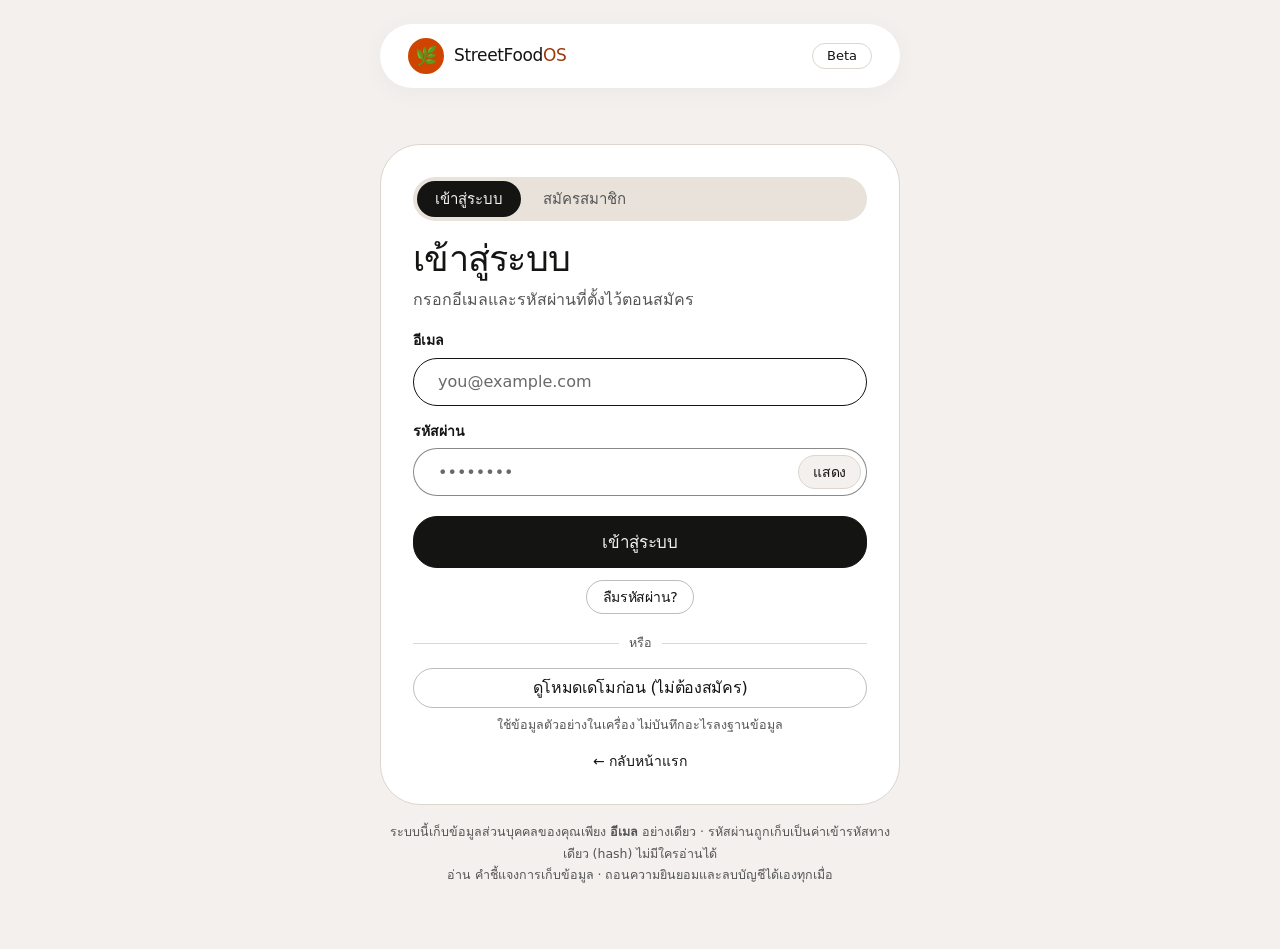
==== commit d17b7cc3: "Align the auth header with its content column; drop "Prototype" wording Header alignment: the login/" ====
--- a/app.html
+++ b/app.html
@@ -28,7 +28,7 @@
 <link rel="canonical" href="https://streetfood-os.vercel.app/app.html">
 <link rel="icon" href="/favicon.png" type="image/png" sizes="32x32">
 <link rel="apple-touch-icon" href="/apple-touch-icon.png">
-<link rel="stylesheet" href="assets/css/styles.css?v=20260820i">
+<link rel="stylesheet" href="assets/css/styles.css?v=20260820k">
 <link rel="icon" href="data:image/svg+xml,<svg xmlns='http://www.w3.org/2000/svg' viewBox='0 0 32 32'><text y='26' font-size='26'>🌿</text></svg>">
 </head>
 <body>
@@ -41,15 +41,15 @@
   </div>
 </div>
 
-<script src="assets/js/config.js?v=20260820i"></script>
-<script src="assets/js/data.js?v=20260820i"></script>
-<script src="assets/js/icons.js?v=20260820i"></script>
-<script src="assets/js/ui.js?v=20260820i"></script>
-<script src="assets/js/auth.js?v=20260820i"></script>
-<script src="assets/js/db-live.js?v=20260820i"></script>
-<script src="assets/js/app.js?v=20260820i"></script>
-<script src="assets/js/pages-core.js?v=20260820i"></script>
-<script src="assets/js/pages-growth.js?v=20260820i"></script>
-<script src="assets/js/pages-insight.js?v=20260820i"></script>
+<script src="assets/js/config.js?v=20260820k"></script>
+<script src="assets/js/data.js?v=20260820k"></script>
+<script src="assets/js/icons.js?v=20260820k"></script>
+<script src="assets/js/ui.js?v=20260820k"></script>
+<script src="assets/js/auth.js?v=20260820k"></script>
+<script src="assets/js/db-live.js?v=20260820k"></script>
+<script src="assets/js/app.js?v=20260820k"></script>
+<script src="assets/js/pages-core.js?v=20260820k"></script>
+<script src="assets/js/pages-growth.js?v=20260820k"></script>
+<script src="assets/js/pages-insight.js?v=20260820k"></script>
 </body>
 </html>
--- a/assets/css/styles.css
+++ b/assets/css/styles.css
@@ -711,11 +711,14 @@
 /* Onboarding page */
 /* ไม่มีไล่เฉดพื้นตามระบบ — canvas cream ล้วน */
 .ob{min-height:100vh;display:flex;flex-direction:column;background:var(--bg)}
-/* หัวหน้าเป็นแคปซูลลอยแบบเดียวกับ nav ของหน้าอื่น ไม่ใช่แถบเบลอแนบขอบ */
-.ob-nav{margin:24px auto 0;max-width:960px;width:calc(100% - 48px);
+/* หัวหน้าเป็นแคปซูลลอย และต้อง "กว้างเท่าคอลัมน์เนื้อหาที่มันครอบอยู่"
+   ไม่ใช่แถบเต็มความกว้าง — เดิมโลโก้ไปชิดขอบซ้ายสุดขณะที่การ์ดอยู่กลางจอ
+   จึงดูไม่เข้าคู่กัน ผูกทั้งสองไว้กับตัวแปรเดียว (--ob-w) แล้วให้แต่ละหน้าตั้งค่า */
+.ob{--ob-w:960px}
+.ob-nav{margin:24px auto 0;width:min(var(--ob-w), calc(100% - 48px));
   padding:14px 28px;display:flex;align-items:center;justify-content:space-between;gap:14px;
   background:var(--white);border-radius:var(--r-pill);box-shadow:var(--sh-nav)}
-.ob-main{flex:1;width:100%;max-width:960px;margin:0 auto;padding:32px 24px 64px}
+.ob-main{flex:1;width:100%;max-width:var(--ob-w);margin:0 auto;padding:32px 0 64px}
 .ob-card{background:var(--white);border:1px solid var(--line);border-radius:var(--r-xl);
   padding:32px}
 /* กล่องคำนวณเคยเป็นไล่เฉดน้ำเงินเข้ม → เปลี่ยนเป็นพื้น ink เรียบตามระบบ */
@@ -765,14 +768,17 @@
   .topbar{padding:0 14px;gap:10px}
   .search kbd{display:none}
   .card-p,.card-b,.card-h{padding:16px}
-  .ob-card{padding:20px}
+  .ob-card{padding:22px}
+  .ob-main{padding-left:14px;padding-right:14px}
   .cta-band{padding:36px 20px}
   .lp-links{display:none}
   .lp-nav .in{padding:12px 20px;gap:16px}
   /* แคปซูลหัวหน้าของ onboarding ล้นขอบบนมือถือ — ย่อระยะและซ่อนป้ายขั้นตอน
      ที่ซ้ำกับแถบ stepper ด้านล่าง */
-  .ob-nav{width:calc(100% - 28px);padding:11px 16px;gap:10px}
-  .ob-nav .badge:not(.badge-brand){display:none}
+  .ob-nav{width:min(var(--ob-w), calc(100% - 28px));padding:11px 16px;gap:10px}
+  /* ซ่อนป้ายเฉพาะแคปซูลที่มีปุ่มแย่งที่ด้วย (หน้า onboarding มีปุ่ม "ข้ามไปดู…")
+     หน้า login ไม่มีปุ่มในแถบ จึงคงป้ายไว้ ไม่ให้แคปซูลว่างเปล่า */
+  .ob-nav:has(.btn) .badge{display:none}
   .ob-nav .btn{padding:5px 14px;font-size:14px}
   .step-l{display:none}
   .step-line{width:26px;margin:0 6px}
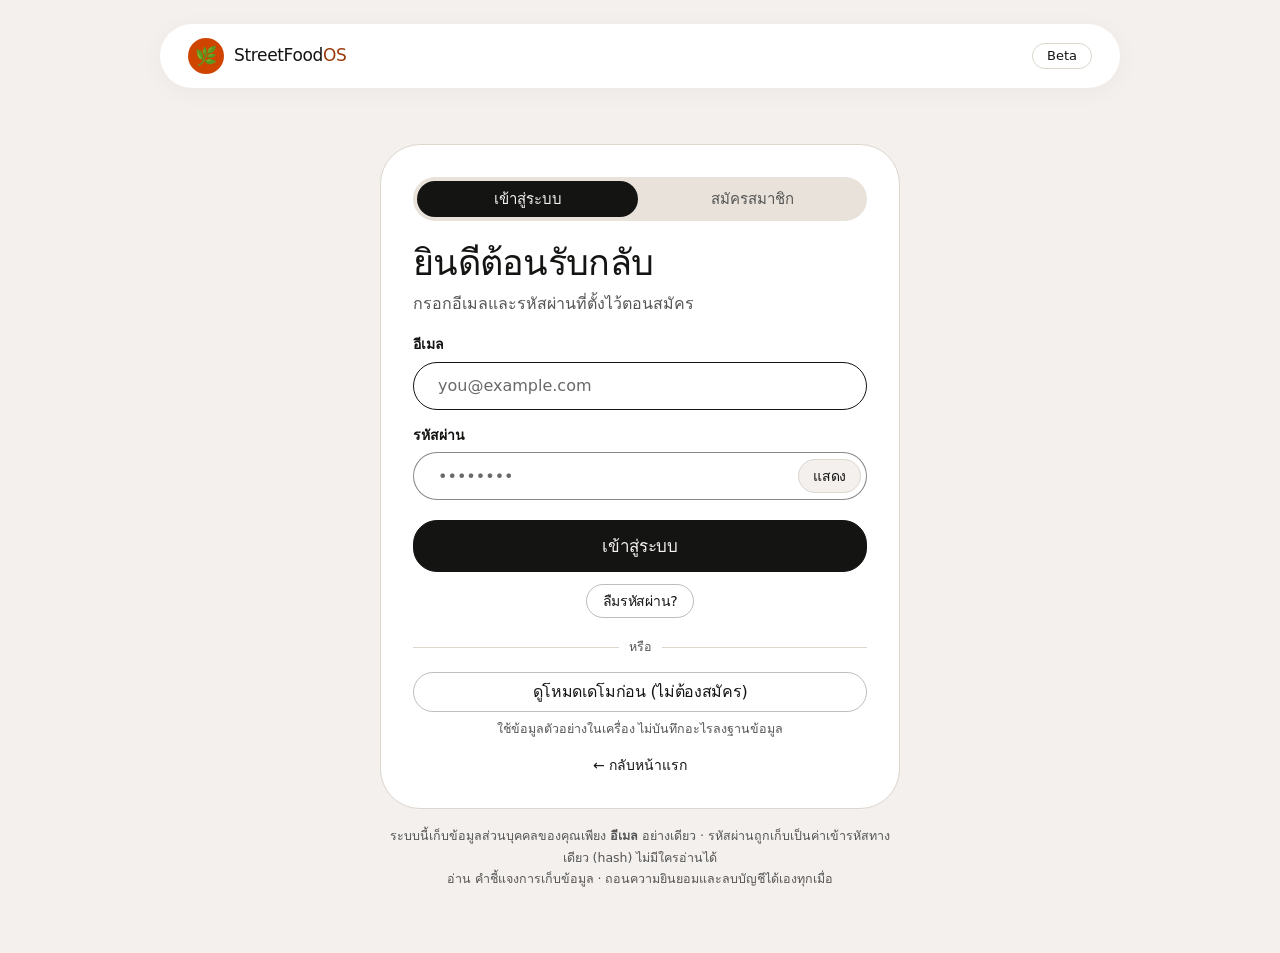
==== commit 802f4ec0: "Fix tab strips leaving dead space; restore header to its original width The sign-in / sign-up switch" ====
--- a/app.html
+++ b/app.html
@@ -28,7 +28,7 @@
 <link rel="canonical" href="https://streetfood-os.vercel.app/app.html">
 <link rel="icon" href="/favicon.png" type="image/png" sizes="32x32">
 <link rel="apple-touch-icon" href="/apple-touch-icon.png">
-<link rel="stylesheet" href="assets/css/styles.css?v=20260820k">
+<link rel="stylesheet" href="assets/css/styles.css?v=20260820n">
 <link rel="icon" href="data:image/svg+xml,<svg xmlns='http://www.w3.org/2000/svg' viewBox='0 0 32 32'><text y='26' font-size='26'>🌿</text></svg>">
 </head>
 <body>
@@ -41,15 +41,15 @@
   </div>
 </div>
 
-<script src="assets/js/config.js?v=20260820k"></script>
-<script src="assets/js/data.js?v=20260820k"></script>
-<script src="assets/js/icons.js?v=20260820k"></script>
-<script src="assets/js/ui.js?v=20260820k"></script>
-<script src="assets/js/auth.js?v=20260820k"></script>
-<script src="assets/js/db-live.js?v=20260820k"></script>
-<script src="assets/js/app.js?v=20260820k"></script>
-<script src="assets/js/pages-core.js?v=20260820k"></script>
-<script src="assets/js/pages-growth.js?v=20260820k"></script>
-<script src="assets/js/pages-insight.js?v=20260820k"></script>
+<script src="assets/js/config.js?v=20260820n"></script>
+<script src="assets/js/data.js?v=20260820n"></script>
+<script src="assets/js/icons.js?v=20260820n"></script>
+<script src="assets/js/ui.js?v=20260820n"></script>
+<script src="assets/js/auth.js?v=20260820n"></script>
+<script src="assets/js/db-live.js?v=20260820n"></script>
+<script src="assets/js/app.js?v=20260820n"></script>
+<script src="assets/js/pages-core.js?v=20260820n"></script>
+<script src="assets/js/pages-growth.js?v=20260820n"></script>
+<script src="assets/js/pages-insight.js?v=20260820n"></script>
 </body>
 </html>
--- a/assets/css/styles.css
+++ b/assets/css/styles.css
@@ -338,8 +338,17 @@
 .stacked > i{display:block;height:100%}
 
 /* ---------- Tabs / segmented ---------- */
-/* แถบสลับมุมมอง = แคปซูลซ้อนแคปซูล ตัวที่เลือกเป็น Ink Pill */
-.tabs{display:flex;gap:4px;background:var(--bg-2);padding:4px;border-radius:var(--r-pill);overflow-x:auto}
+/* แถบสลับมุมมอง = แคปซูลซ้อนแคปซูล ตัวที่เลือกเป็น Ink Pill
+   width:fit-content สำคัญ — ค่าเริ่มต้นของ flex container คือกว้างเต็มพ่อแม่
+   ทำให้ปุ่มไปเกาะซ้ายแล้วเหลือพื้นเทาว่างด้านขวาเป็นก้อนใหญ่ (เคสหน้า login
+   เหลือว่าง 128px จาก 301px = 43% ของตัวควบคุม) */
+.tabs{display:flex;gap:4px;background:var(--bg-2);padding:4px;border-radius:var(--r-pill);
+  overflow-x:auto;width:fit-content;max-width:100%}
+
+/* ตัวเลือกโหมดหลักแบบสองทาง (เข้าสู่ระบบ / สมัครสมาชิก) ต่างจากตัวกรอง:
+   มันคือสวิตช์ จึงกินความกว้างเต็มและแบ่งครึ่งเท่ากันให้กดง่ายและอ่านเป็นคู่ */
+.tabs-split{width:100%}
+.tabs-split button{flex:1;justify-content:center}
 .tabs button{
   min-height:36px;padding:6px 18px;border-radius:var(--r-pill);font-weight:450;font-size:15px;
   color:var(--muted);white-space:nowrap;transition:background .16s,color .16s;display:inline-flex;align-items:center;gap:8px;
@@ -711,11 +720,11 @@
 /* Onboarding page */
 /* ไม่มีไล่เฉดพื้นตามระบบ — canvas cream ล้วน */
 .ob{min-height:100vh;display:flex;flex-direction:column;background:var(--bg)}
-/* หัวหน้าเป็นแคปซูลลอย และต้อง "กว้างเท่าคอลัมน์เนื้อหาที่มันครอบอยู่"
-   ไม่ใช่แถบเต็มความกว้าง — เดิมโลโก้ไปชิดขอบซ้ายสุดขณะที่การ์ดอยู่กลางจอ
-   จึงดูไม่เข้าคู่กัน ผูกทั้งสองไว้กับตัวแปรเดียว (--ob-w) แล้วให้แต่ละหน้าตั้งค่า */
-.ob{--ob-w:960px}
-.ob-nav{margin:24px auto 0;width:min(var(--ob-w), calc(100% - 48px));
+/* หัวหน้าเป็นแคปซูลลอย (ไม่ใช่แถบเต็มความกว้างแนบขอบเหมือนเดิม)
+   ความกว้างของแถบหัวและของคอลัมน์เนื้อหาแยกตัวแปรกัน เพราะหน้า login
+   ใช้การ์ดแคบ 520px แต่ยังต้องการแถบหัวขนาดปกติ */
+.ob{--ob-w:960px; --ob-nav-w:960px}
+.ob-nav{margin:24px auto 0;width:min(var(--ob-nav-w), calc(100% - 48px));
   padding:14px 28px;display:flex;align-items:center;justify-content:space-between;gap:14px;
   background:var(--white);border-radius:var(--r-pill);box-shadow:var(--sh-nav)}
 .ob-main{flex:1;width:100%;max-width:var(--ob-w);margin:0 auto;padding:32px 0 64px}
@@ -775,7 +784,7 @@
   .lp-nav .in{padding:12px 20px;gap:16px}
   /* แคปซูลหัวหน้าของ onboarding ล้นขอบบนมือถือ — ย่อระยะและซ่อนป้ายขั้นตอน
      ที่ซ้ำกับแถบ stepper ด้านล่าง */
-  .ob-nav{width:min(var(--ob-w), calc(100% - 28px));padding:11px 16px;gap:10px}
+  .ob-nav{width:min(var(--ob-nav-w), calc(100% - 28px));padding:11px 16px;gap:10px}
   /* ซ่อนป้ายเฉพาะแคปซูลที่มีปุ่มแย่งที่ด้วย (หน้า onboarding มีปุ่ม "ข้ามไปดู…")
      หน้า login ไม่มีปุ่มในแถบ จึงคงป้ายไว้ ไม่ให้แคปซูลว่างเปล่า */
   .ob-nav:has(.btn) .badge{display:none}
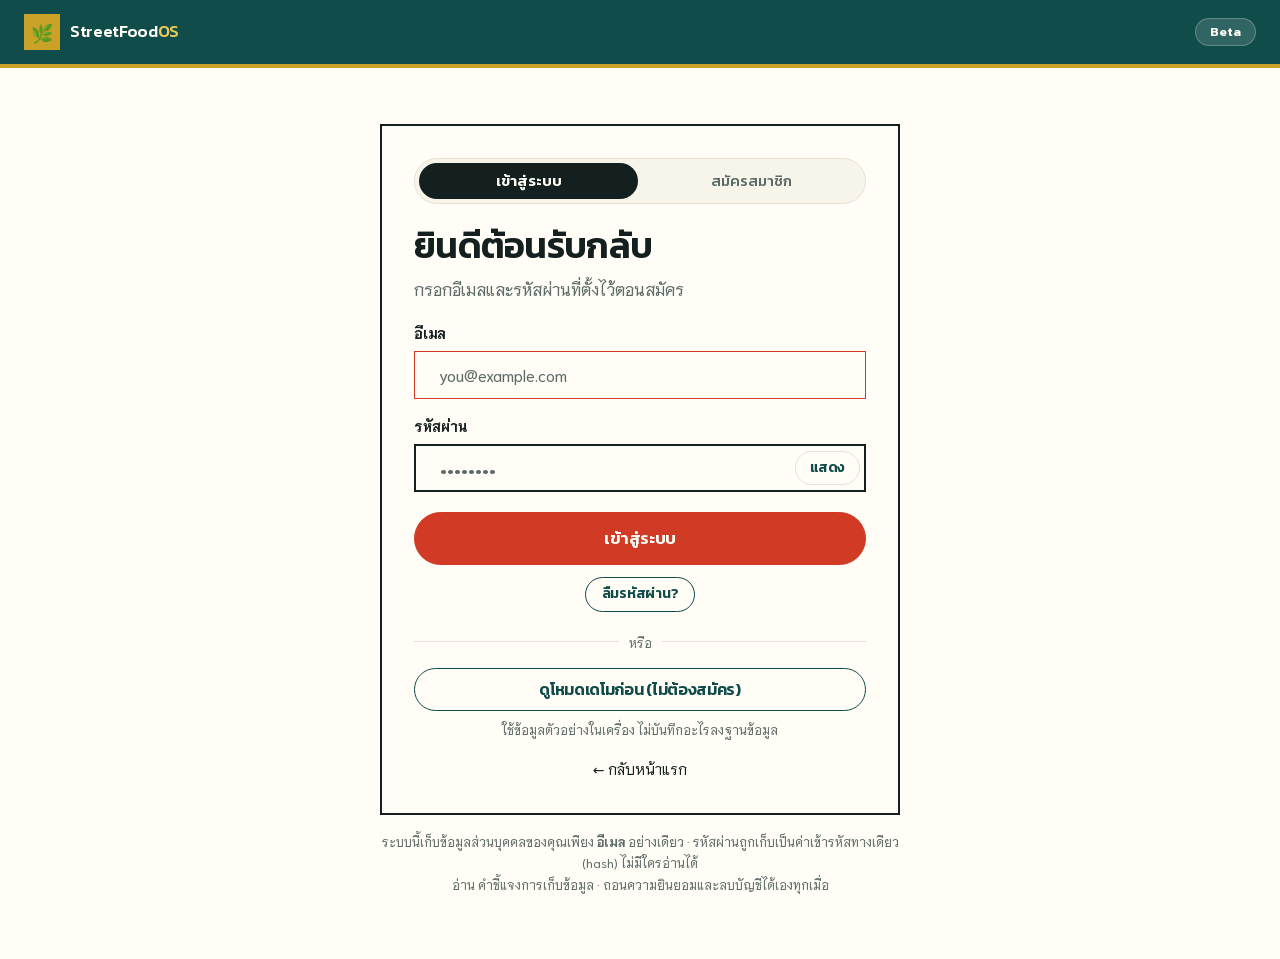
==== commit 4bf8924d: "Implement design direction D (ป้ายไทยโมเดิร์น) on a branch Direction D was chosen from the four expl" ====
--- a/app.html
+++ b/app.html
@@ -28,7 +28,7 @@
 <link rel="canonical" href="https://streetfood-os.vercel.app/app.html">
 <link rel="icon" href="/favicon.png" type="image/png" sizes="32x32">
 <link rel="apple-touch-icon" href="/apple-touch-icon.png">
-<link rel="stylesheet" href="assets/css/styles.css?v=20260820n">
+<link rel="stylesheet" href="assets/css/styles.css?v=20260820d1">
 <link rel="icon" href="data:image/svg+xml,<svg xmlns='http://www.w3.org/2000/svg' viewBox='0 0 32 32'><text y='26' font-size='26'>🌿</text></svg>">
 </head>
 <body>
@@ -41,15 +41,15 @@
   </div>
 </div>
 
-<script src="assets/js/config.js?v=20260820n"></script>
-<script src="assets/js/data.js?v=20260820n"></script>
-<script src="assets/js/icons.js?v=20260820n"></script>
-<script src="assets/js/ui.js?v=20260820n"></script>
-<script src="assets/js/auth.js?v=20260820n"></script>
-<script src="assets/js/db-live.js?v=20260820n"></script>
-<script src="assets/js/app.js?v=20260820n"></script>
-<script src="assets/js/pages-core.js?v=20260820n"></script>
-<script src="assets/js/pages-growth.js?v=20260820n"></script>
-<script src="assets/js/pages-insight.js?v=20260820n"></script>
+<script src="assets/js/config.js?v=20260820d1"></script>
+<script src="assets/js/data.js?v=20260820d1"></script>
+<script src="assets/js/icons.js?v=20260820d1"></script>
+<script src="assets/js/ui.js?v=20260820d1"></script>
+<script src="assets/js/auth.js?v=20260820d1"></script>
+<script src="assets/js/db-live.js?v=20260820d1"></script>
+<script src="assets/js/app.js?v=20260820d1"></script>
+<script src="assets/js/pages-core.js?v=20260820d1"></script>
+<script src="assets/js/pages-growth.js?v=20260820d1"></script>
+<script src="assets/js/pages-insight.js?v=20260820d1"></script>
 </body>
 </html>
--- a/assets/css/styles.css
+++ b/assets/css/styles.css
@@ -1,23 +1,79 @@
 /* ============================================================
-   Self-hosted fonts (SIL Open Font License 1.1 — ดู assets/fonts/OFL-*.txt)
-   ไม่มีการเรียก CDN หรือบริการภายนอกใดๆ · variable weight 400–800
+   Self-hosted fonts (SIL Open Font License 1.1)
+   ไม่เรียก CDN หรือบริการภายนอกใดๆ — CSP ยังเป็น font-src 'self'
+   Kanit = ตัวนำ (หัวข้อ ตัวเลข ปุ่ม) · Niramit = ตัวอ่าน (เนื้อความ)
+   แยก subset thai/latin เพื่อให้ดาวน์โหลดเฉพาะที่ใช้
    ============================================================ */
 @font-face{
-  font-family:'Noto Sans Thai';
-  font-style:normal; font-weight:400 800; font-display:swap;
-  src:url('../fonts/noto-sans-thai-thai.woff2') format('woff2');
+  font-family:'Kanit';
+  font-style:normal; font-weight:500; font-display:swap;
+  src:url('../fonts/kanit-thai-500.woff2') format('woff2');
   unicode-range:U+02D7,U+0303,U+0331,U+0E01-0E5B,U+200C-200D,U+25CC;
 }
 @font-face{
-  font-family:'Noto Sans Thai';
-  font-style:normal; font-weight:400 800; font-display:swap;
-  src:url('../fonts/noto-sans-thai-latin.woff2') format('woff2');
+  font-family:'Kanit';
+  font-style:normal; font-weight:500; font-display:swap;
+  src:url('../fonts/kanit-latin-500.woff2') format('woff2');
   unicode-range:U+0000-00FF,U+0131,U+0152-0153,U+02BB-02BC,U+02C6,U+02DA,U+02DC,U+2000-206F,U+20AC,U+2122,U+2191,U+2193,U+2212,U+2215,U+FEFF,U+FFFD;
 }
 @font-face{
-  font-family:'Inter';
-  font-style:normal; font-weight:400 800; font-display:swap;
-  src:url('../fonts/inter-latin.woff2') format('woff2');
+  font-family:'Kanit';
+  font-style:normal; font-weight:600; font-display:swap;
+  src:url('../fonts/kanit-thai-600.woff2') format('woff2');
+  unicode-range:U+02D7,U+0303,U+0331,U+0E01-0E5B,U+200C-200D,U+25CC;
+}
+@font-face{
+  font-family:'Kanit';
+  font-style:normal; font-weight:600; font-display:swap;
+  src:url('../fonts/kanit-latin-600.woff2') format('woff2');
+  unicode-range:U+0000-00FF,U+0131,U+0152-0153,U+02BB-02BC,U+02C6,U+02DA,U+02DC,U+2000-206F,U+20AC,U+2122,U+2191,U+2193,U+2212,U+2215,U+FEFF,U+FFFD;
+}
+@font-face{
+  font-family:'Kanit';
+  font-style:normal; font-weight:700; font-display:swap;
+  src:url('../fonts/kanit-thai-700.woff2') format('woff2');
+  unicode-range:U+02D7,U+0303,U+0331,U+0E01-0E5B,U+200C-200D,U+25CC;
+}
+@font-face{
+  font-family:'Kanit';
+  font-style:normal; font-weight:700; font-display:swap;
+  src:url('../fonts/kanit-latin-700.woff2') format('woff2');
+  unicode-range:U+0000-00FF,U+0131,U+0152-0153,U+02BB-02BC,U+02C6,U+02DA,U+02DC,U+2000-206F,U+20AC,U+2122,U+2191,U+2193,U+2212,U+2215,U+FEFF,U+FFFD;
+}
+@font-face{
+  font-family:'Niramit';
+  font-style:normal; font-weight:400; font-display:swap;
+  src:url('../fonts/niramit-thai-400.woff2') format('woff2');
+  unicode-range:U+02D7,U+0303,U+0331,U+0E01-0E5B,U+200C-200D,U+25CC;
+}
+@font-face{
+  font-family:'Niramit';
+  font-style:normal; font-weight:400; font-display:swap;
+  src:url('../fonts/niramit-latin-400.woff2') format('woff2');
+  unicode-range:U+0000-00FF,U+0131,U+0152-0153,U+02BB-02BC,U+02C6,U+02DA,U+02DC,U+2000-206F,U+20AC,U+2122,U+2191,U+2193,U+2212,U+2215,U+FEFF,U+FFFD;
+}
+@font-face{
+  font-family:'Niramit';
+  font-style:normal; font-weight:600; font-display:swap;
+  src:url('../fonts/niramit-thai-600.woff2') format('woff2');
+  unicode-range:U+02D7,U+0303,U+0331,U+0E01-0E5B,U+200C-200D,U+25CC;
+}
+@font-face{
+  font-family:'Niramit';
+  font-style:normal; font-weight:600; font-display:swap;
+  src:url('../fonts/niramit-latin-600.woff2') format('woff2');
+  unicode-range:U+0000-00FF,U+0131,U+0152-0153,U+02BB-02BC,U+02C6,U+02DA,U+02DC,U+2000-206F,U+20AC,U+2122,U+2191,U+2193,U+2212,U+2215,U+FEFF,U+FFFD;
+}
+@font-face{
+  font-family:'Niramit';
+  font-style:normal; font-weight:700; font-display:swap;
+  src:url('../fonts/niramit-thai-700.woff2') format('woff2');
+  unicode-range:U+02D7,U+0303,U+0331,U+0E01-0E5B,U+200C-200D,U+25CC;
+}
+@font-face{
+  font-family:'Niramit';
+  font-style:normal; font-weight:700; font-display:swap;
+  src:url('../fonts/niramit-latin-700.woff2') format('woff2');
   unicode-range:U+0000-00FF,U+0131,U+0152-0153,U+02BB-02BC,U+02C6,U+02DA,U+02DC,U+2000-206F,U+20AC,U+2122,U+2191,U+2193,U+2212,U+2215,U+FEFF,U+FFFD;
 }
 
@@ -28,90 +84,73 @@
 
 :root{
   /* ════════════════════════════════════════════════════════════
-     Design System: Mastercard-inspired (DESIGN-mastercard.md)
-     ------------------------------------------------------------
-     สามพื้นผิวไล่จังหวะหน้า: canvas cream → lifted cream → ink
-     รูปทรง: 20px (ปุ่ม) · 40px (เฮโร/คอนเทนเนอร์ใหญ่) · 999px (แคปซูล)
-     เอกสารระบุให้เลี่ยงช่วง 8–16px เพราะ "อ่านว่าเทมเพลตทั่วไป"
-
-     ข้อที่ปรับจากเอกสารอย่างมีเหตุผล (บันทึกไว้เพื่อให้ตรวจย้อนได้):
-     · เอกสารเขียนเองว่าปรัชญา whitespace ของมันคือ "ตรงข้ามกับ dashboard
-       ที่หนาแน่น" — หน้า Orders/Kitchen/Stock ของเราเป็น dashboard ที่ใช้งาน
-       ตอนยืนขายของ จึงรับ "สี ตัวอักษร มุมโค้ง เงา eyebrow" มาทั้งหมด
-       แต่คงความหนาแน่นของตารางและรายการไว้ ไม่ใส่ whitespace แบบนิตยสาร
-     · ฟอนต์ MarkForMC เป็นลิขสิทธิ์เฉพาะ และแอปนี้เป็นภาษาไทย
-       Sofia Sans ที่เอกสารแนะนำไม่มีอักษรไทย จึงคง Noto Sans Thai ไว้สำหรับไทย
-       และใช้ Inter (ตัวสำรองที่เอกสารระบุ) กับตัวเลข/ละติน
-       สิ่งที่รักษาไว้ตามเอกสาร: น้ำหนัก 450 ในเนื้อความ และ tracking -2% ในหัวข้อ
-     · เอกสารไม่ได้กำหนดสี good/warn/bad (เป็นหน้าการตลาด ไม่มีสถานะระบบ)
-       จึงตั้งเพิ่มให้เข้าโทนอุ่นและผ่าน WCAG AA ทุกค่าเมื่อใช้เป็นตัวอักษร
+     ทิศทาง D — "ป้ายไทยโมเดิร์น"
+     บล็อกสีทึบ ขอบคม 2px ตัวหนังสือไทยเป็นตัวนำแบบป้ายโปสเตอร์
+     รูปทรงมีสองแบบ: บล็อกเหลี่ยม (0) กับแคปซูล (999) — ไม่มีตรงกลาง
+     ไม่มีเงา ไม่มีไล่เฉด ความลึกมาจากบล็อกซ้อนกันและขอบคม
+     ทุกค่าที่ใช้เป็นตัวอักษรผ่าน WCAG AA (ตัวเลขกำกับไว้ท้ายบรรทัด)
      ════════════════════════════════════════════════════════════ */
 
-  /* Surfaces — สามโทนตามเอกสาร ไม่มีขาวล้วนเป็นพื้นหน้า */
-  --bg:#f3f0ee;          /* Canvas Cream */
-  --bg-2:#e8e2da;        /* whisper cream — ใช้แทนพื้นเทาอ่อนเดิม */
-  --surface:#fcfbfa;     /* Lifted Cream — พื้นการ์ด */
-  --surface-2:#f4f4f4;   /* Soft Bone */
-  --white:#ffffff;       /* สงวนไว้: nav pill, modal, satellite CTA */
-  --line:#dcd6ce;
-  --line-2:#e8e2da;
-
-  /* Ink & neutrals */
-  --ink:#141413;         /* Ink Black — หัวข้อ เนื้อความ ปุ่มหลัก พื้น footer */
-  --ink-2:#262627;       /* Charcoal */
-  --muted:#555555;       /* Granite — ใช้กับข้อความรอง (บน cream ได้ 5.6:1) */
-  --muted-2:#696969;     /* Slate Gray — ป้ายกำกับ/ไอคอน ไม่ใช้กับเนื้อความยาว */
-  --whisper:#d1cdc7;     /* Dust Taupe — ข้อความจาง/สถานะว่าง */
-
-  /* Signal Orange — เอกสารสงวนไว้สำหรับ "ความยินยอม/กฎหมาย" เท่านั้น
-     ปุ่มหลักของหน้าเว็บจึงเป็น Ink Pill ไม่ใช่สีส้ม */
-  --brand:#cf4500;       /* Signal Orange — พื้นปุ่มยินยอม (ตัวอักษรขาว 4.65:1) */
-  --brand-2:#b03a00;
-  --brand-ink:#9a3a0a;   /* Clay Brown — เมื่อสีส้มต้องเป็น "ตัวอักษร" (6.2:1) */
-  --brand-soft:#fbeee7;
+  /* Surfaces — ครีมอุ่น ไม่ใช้ขาวล้วนเป็นพื้นหน้า */
+  --bg:#fffdf5;
+  --bg-2:#f7f4e9;
+  --surface:#fffdf5;
+  --surface-2:#f7f4e9;
+  --white:#fffdf5;
+  --line:#e6e2d3;
+  --line-2:#f0ece0;
+
+  /* Ink */
+  --ink:#14201f;
+  --ink-2:#3d4a48;
+  --muted:#5c6a68;       /* 5.52:1 บนครีม — ใช้กับข้อความรองได้ */
+  --muted-2:#5c6a68;     /* ผูกค่าเดียวกัน เพราะคลาสหลายตัวใช้เป็นตัวอักษร */
+  --whisper:#7c8a88;     /* 3.51:1 — จุด เส้น ไอคอน เท่านั้น ห้ามใช้กับตัวอักษร */
+
+  /* โครงสร้าง: เขียวเข้ม (แถบนำทาง) · ทอง (เส้นคั่น ตัวที่เลือก) */
+  --teal:#0f4c4a;        /* 9.52:1 บนครีม */
+  --gold:#c9a227;        /* พื้น/เส้นเท่านั้น — บนเขียวได้ 4.03:1 ไม่ผ่าน */
+  --gold-ink:#e8c85a;    /* 5.95:1 บนเขียว — ใช้เมื่อทองต้องเป็นตัวอักษร */
+
+  /* Brand = แดงชาด (ปุ่มหลักและการเตือน) */
+  --brand:#d13a24;       /* ตัวอักษรครีมบนพื้นนี้ 4.73:1 (เดิม #d63f2a ได้ 4.48 ตกเกณฑ์) */
+  --brand-2:#b8341f;
+  --brand-ink:#b8341f;   /* 5.78:1 บนครีม — เมื่อแดงต้องเป็นตัวอักษร */
+  --brand-soft:#fdf0e3;
   --brand-line:#f0d8c9;
-  --accent:#f37338;      /* Light Signal Orange — เส้นโคจร/จุด eyebrow/ตัวชี้ */
-
-  /* Semantic — ส่วนขยาย (เอกสารไม่ได้กำหนด) · ค่า *-ink ผ่าน AA บน cream */
-  --good:#1a7f4b;   --good-soft:#e9f3ec; --good-line:#c3ddcb; --good-ink:#136239;
-  --warn:#b06d05;   --warn-soft:#fbf1e2; --warn-line:#eddbb8; --warn-ink:#7d4d04;
-  --bad:#c4212f;    --bad-soft:#fbeaec;  --bad-line:#eec8cc;  --bad-ink:#a01824;
-  --info:#3860be;   --info-soft:#eceff9; --info-line:#ccd5ee; --info-ink:#2f52a2;  /* Link Blue */
-  --ai:#9a3a0a;     --ai-soft:#fbeee7;   --ai-line:#f0d8c9;
-
-  /* Chart series — เริ่มจาก accent แล้วไล่ไปโทนที่แยกกันได้ */
-  --c1:#cf4500; --c2:#3860be; --c3:#1a7f4b; --c4:#b06d05; --c5:#696969; --c6:#0e7490;
-
-  /* Shape — 20 / 40 / 999 ตามเอกสาร (เลี่ยงช่วง 8–16) */
-  --r-sm:6px;            /* ชิปจิ๋วเท่านั้น */
-  --r:20px;              /* ปุ่มและช่องกรอก */
-  --r-lg:20px;           /* การ์ด */
-  --r-xl:40px;           /* คอนเทนเนอร์ใหญ่ เฮโร โมดัล */
-  --r-pill:999px;
-
-  /* Elevation — เงาเป็น "เบาะอากาศ" กระจายกว้าง ทึบต่ำ ไม่มีเงาคมสั้น */
-  --sh-1:none;                                         /* ระดับ 0 = ค่าเริ่มต้น */
-  --sh-nav:0 4px 24px rgba(0,0,0,.04);                 /* ระดับ 1 — nav pill */
-  --sh-2:0 24px 48px rgba(0,0,0,.08);                  /* ระดับ 2 — การ์ดยกตัว */
-  --sh-3:0 70px 110px rgba(0,0,0,.25);                 /* ระดับ 3 — ใช้น้อยมาก */
-  --sh-brand:none;
-
-  /* Sidebar = พื้นผิว ink ตามจังหวะ cream → lifted → ink */
-  --sb-bg:#141413;
+  --accent:#c9a227;
+
+  /* Semantic */
+  --good:#147a4a;   --good-soft:#eaf5ee; --good-line:#c3ddcb; --good-ink:#147a4a;  /* 5.25:1 */
+  --warn:#c9a227;   --warn-soft:#fdf0e3; --warn-line:#f0dcb2; --warn-ink:#8a5405;  /* 6.4:1  */
+  --bad:#d13a24;    --bad-soft:#fdedef;  --bad-line:#f3c8ce;  --bad-ink:#b8341f;   /* 5.78:1 */
+  --info:#2f6bb5;   --info-soft:#eef2fb; --info-line:#cdd9ee; --info-ink:#235a9e;  /* 5.1:1  */
+  --ai:#b8341f;     --ai-soft:#fdf0e3;   --ai-line:#f0d8c9;
+
+  /* Chart series */
+  --c1:#c9a227; --c2:#0f4c4a; --c3:#147a4a; --c4:#d13a24; --c5:#5c6a68; --c6:#2f6bb5;
+
+  /* Shape — 0 หรือ 999 เท่านั้น */
+  --r-sm:0; --r:0; --r-lg:0; --r-xl:0; --r-pill:999px;
+
+  /* ไม่มีเงาในระบบนี้ — ของที่ลอยใช้ขอบหมึก 2px กับฉากหลังทึบแทน */
+  --sh-1:none; --sh-2:none; --sh-3:none; --sh-nav:none; --sh-brand:none;
+
+  /* แถบข้าง = เขียวเข้ม ขอบทอง */
+  --sb-bg:#0f4c4a;
   --sb-line:rgba(255,255,255,.14);
-  --sb-ink:#f3f0ee;
-  --sb-muted:#a5a19c;
-  --sb-hover:rgba(255,255,255,.07);
-
-  /* Layout — base 8px, สเกล 8/16/24/32/48/64/96/128 */
-  --sidebar:256px;
-  --topbar:64px;
+  --sb-ink:#fffdf5;
+  --sb-muted:#b9d1cf;   /* 6.08:1 บนเขียว */
+  --sb-hover:rgba(255,255,255,.09);
+
+  /* Layout */
+  --sidebar:236px;
+  --topbar:60px;
   --maxw:1280px;
 
-  /* ตัวอักษร: ไทยใช้ Noto Sans Thai · ตัวเลข/ละตินใช้ Inter (ตัวสำรองที่เอกสารระบุ) */
-  --f-thai:"Noto Sans Thai","Sarabun","IBM Plex Sans Thai","Leelawadee UI","Thonburi",
-           -apple-system,BlinkMacSystemFont,system-ui,"Segoe UI","Helvetica Neue",sans-serif;
-  --f-num:"Inter",system-ui,-apple-system,BlinkMacSystemFont,"Segoe UI",Roboto,"Helvetica Neue",sans-serif;
+  --f-thai:'Niramit','Noto Sans Thai','Sarabun',-apple-system,BlinkMacSystemFont,system-ui,sans-serif;
+  --f-num:'Kanit','Niramit',system-ui,-apple-system,sans-serif;
+  --f-display:'Kanit','Niramit',system-ui,-apple-system,sans-serif;
 }
 
 *,*::before,*::after{box-sizing:border-box}
@@ -937,3 +976,158 @@
 }
 .field [data-eye]:hover{background:var(--bg-2);border-color:var(--ink)}
 .field .input:has(~ [data-eye]){padding-right:88px}
+
+/* ============================================================
+   ทิศทาง D — ส่วนที่ต่างจากระบบเดิมในระดับคอมโพเนนต์
+   token เปลี่ยนสีกับรูปทรงให้แล้ว ส่วนนี้จัดการเรื่องที่ token ทำไม่ได้:
+   ขอบ 2px · ตัวหนังสือ Kanit นำ · เลิกใช้เงา · แถบข้างเขียวขอบทอง
+   ============================================================ */
+
+/* ── ตัวหนังสือ: Kanit นำ Niramit อ่าน ── */
+body{font-weight:400;font-size:16px;line-height:1.6}
+h1,h2,h3,h4,h5,.page-t{font-family:var(--f-display);font-weight:600;letter-spacing:-.02em}
+h1{font-weight:700}
+.num{font-family:var(--f-num);font-weight:600;letter-spacing:-.02em}
+.b6,.b7{font-weight:600}.b8{font-weight:700}
+/* eyebrow ไม่บังคับตัวพิมพ์ใหญ่ — อักษรไทยไม่มีตัวพิมพ์ใหญ่ */
+.eyebrow,.up{font-family:var(--f-display);text-transform:none;letter-spacing:.06em;font-weight:600}
+.eyebrow::before{background:var(--gold)}
+
+/* ── บล็อก: ขอบหมึก 2px แทนเงา ── */
+.card,.kpi,.ai-card,.tile,.ob-card,.modal{border:2px solid var(--ink);box-shadow:none}
+.card-h,.card-f{border-color:var(--line)}
+.card-hover:hover{transform:none;border-color:var(--brand);background:var(--surface-2)}
+.kpi:hover{transform:none;border-color:var(--brand)}
+.kpi .kl{font-family:var(--f-display);text-transform:none;letter-spacing:.06em;color:var(--muted)}
+.kpi .kv{font-family:var(--f-num);font-weight:700;letter-spacing:-.03em}
+.kpi .ki{border-radius:0;background:var(--bg-2)}
+.kpi-spark{opacity:.55}
+
+/* ── ปุ่ม: แคปซูลเสมอ · หลัก = แดงชาด · รอง = ขอบเขียว ── */
+.btn{border-radius:var(--r-pill);font-family:var(--f-display);font-weight:600;border-width:1.5px}
+.btn-primary{background:var(--brand);border-color:var(--brand);color:#fffdf5}
+.btn-primary:hover{background:var(--brand-2);border-color:var(--brand-2)}
+.btn-ghost{border-color:var(--teal);color:var(--teal);background:transparent}
+.btn-ghost:hover{background:var(--bg-2)}
+.btn-dark,.btn-ai{background:var(--ink);border-color:var(--ink);color:var(--bg)}
+.btn-soft{background:var(--bg-2);border-color:var(--line);color:var(--ink)}
+.btn-icon{border-radius:var(--r-pill);border-color:var(--line)}
+
+/* ── ป้ายและแท็บ: แคปซูล ── */
+.badge{border-radius:var(--r-pill);font-family:var(--f-display);font-weight:600}
+.badge-brand,.badge-ai{background:var(--brand-soft);color:var(--brand-ink);border-color:var(--brand-line)}
+.tabs{border-radius:var(--r-pill);background:var(--bg-2);border:1px solid var(--line)}
+.tabs button{border-radius:var(--r-pill);font-family:var(--f-display);font-weight:500}
+.tabs button.on{background:var(--ink);color:var(--bg);font-weight:600}
+.tabs button .n{border-radius:var(--r-pill);font-family:var(--f-num)}
+.underline-tabs button.on{color:var(--ink);border-color:var(--gold)}
+
+/* ── ช่องกรอก: กล่องเหลี่ยมขอบหมึก 2px ── */
+.input,.select,.textarea{border-radius:0;border:2px solid var(--ink);background:var(--bg)}
+.input:focus,.select:focus,.textarea:focus{border-color:var(--brand)}
+.input::placeholder,.textarea::placeholder{color:var(--muted)}
+.choice{border-radius:0;border:2px solid var(--line)}
+.choice:hover{border-color:var(--ink)}
+.choice.on{border-color:var(--ink);background:var(--brand-soft);box-shadow:none}
+.choice .ci{border-radius:0;background:var(--bg-2)}
+.choice.on .ci{background:var(--teal);color:var(--bg)}
+.switch{border-radius:var(--r-pill)}
+.switch.on{background:var(--teal)}
+
+/* ── ตาราง: หัวตารางสเกล eyebrow ไม่บังคับตัวพิมพ์ใหญ่ ── */
+.tbl th{font-family:var(--f-display);text-transform:none;letter-spacing:.05em;color:var(--muted);background:var(--surface-2)}
+.tbl td{border-color:var(--line-2)}
+.tbl tbody tr:hover{background:var(--surface-2)}
+.bar,.stacked{border-radius:0}
+.bar > i{border-radius:0;background:var(--gold)}
+.bar-good > i{background:var(--good)}
+.bar-warn > i{background:var(--gold)}
+.bar-bad > i{background:var(--brand)}
+
+/* ── แถบข้าง: เขียวเข้ม ขอบทอง 3px ── */
+.sidebar{background:var(--sb-bg);border-right:3px solid var(--gold);box-shadow:none}
+.sb-brand,.sb-store,.sb-foot{border-color:var(--sb-line)}
+.logo{border-radius:0;background:var(--gold);box-shadow:none}
+.logo-txt{font-family:var(--f-display);color:var(--sb-ink)}
+.logo-txt span{color:var(--gold-ink)}
+.sb-store{border-radius:var(--r-pill);background:var(--sb-hover);border:1px solid var(--sb-line)}
+.sb-store:hover{border-color:var(--gold-ink)}
+.sb-store b{color:var(--sb-ink)}
+.sb-store .t-xs,.sb-store .muted{color:var(--sb-muted)}
+.sb-store .av{border-radius:var(--r-pill);background:rgba(255,255,255,.13)}
+.sb-sec{font-family:var(--f-display);text-transform:none;letter-spacing:.05em;color:var(--sb-muted)}
+.sidebar .nav-i{border-radius:var(--r-pill);color:#d5e2e0;font-family:var(--f-thai)}
+.sidebar .nav-i:hover{background:var(--sb-hover);color:var(--sb-ink)}
+.sidebar .nav-i.on{background:var(--gold);color:var(--ink);font-family:var(--f-display);font-weight:600}
+.sidebar .nav-i .ni{color:var(--sb-muted)}
+.sidebar .nav-i.on .ni{color:var(--ink)}
+.sidebar .nav-i .nb{border-radius:var(--r-pill);background:var(--brand);font-family:var(--f-num)}
+.sidebar .nav-i.on .nb{background:var(--ink);color:var(--bg)}
+.plan{border-radius:0;background:var(--sb-hover);border:1px solid var(--sb-line)}
+.plan .btn{background:var(--bg);border-color:var(--bg);color:var(--ink)}
+
+/* ── แถบบน: ทึบ มีเส้นทองคั่น ไม่ลอย ── */
+.topbar{margin:0;border-radius:0;background:var(--bg);border-bottom:2px solid var(--ink);box-shadow:none;position:sticky;top:0;padding:0 22px;min-height:var(--topbar);height:var(--topbar)}
+.search{border-radius:var(--r-pill);background:var(--bg-2);border:1px solid var(--line)}
+.search:focus-within{border-color:var(--ink);background:var(--bg)}
+.avatar{border-radius:var(--r-pill);background:var(--teal);color:var(--bg);font-family:var(--f-display)}
+
+/* ── หน้าและหัวหน้า ── */
+.page-t{font-size:32px;font-weight:600}
+.page-s{color:var(--muted)}
+
+/* ── การเตือนและ AI ── */
+.ai-card{border-left:2px solid var(--ink)}
+.ai-strip{border-radius:0}
+.ai-panel,.toast{border-radius:0;border:2px solid var(--ink);box-shadow:none}
+.ai-head{background:var(--teal);color:var(--bg)}
+.toast{background:var(--ink);color:var(--bg);border-radius:var(--r-pill)}
+.msg{border-radius:0}
+.fab{border-radius:var(--r-pill);background:var(--brand);color:#fffdf5;font-family:var(--f-display);box-shadow:none;border:2px solid var(--ink)}
+.fab:hover{background:var(--brand-2)}
+.fab .fi{border-radius:var(--r-pill)}
+
+/* ── ครัว ── */
+.kds-card{border-radius:0;border:2px solid var(--ink);border-top:6px solid var(--whisper);box-shadow:none}
+
+/* ── ขั้นตอน (วิซาร์ด) ── */
+.step-n{border-radius:0;font-family:var(--f-num)}
+.step-i.on .step-n{background:var(--ink);border-color:var(--ink);color:var(--bg)}
+.step-i.done .step-n{background:var(--good);border-color:var(--good)}
+.step-line.done{background:var(--good)}
+
+/* ── สิ่งที่ต้องใช้สีจาง: จุด เส้น ไอคอน (ห้ามใช้กับตัวอักษร) ── */
+.dot{background:var(--whisper)}
+.typing i{background:var(--whisper)}
+.flow-arw,.insight-chain .arw{color:var(--whisper)}
+.nav-i .ni{color:var(--whisper)}
+
+/* ── หน้า Landing ── */
+.lp-nav{position:sticky;top:0;margin:0;padding:0;max-width:none;background:var(--teal)}
+.lp-nav .in{background:transparent;border-radius:0;box-shadow:none;max-width:var(--maxw);margin:0 auto;padding:14px 24px;border-bottom:4px solid var(--gold)}
+.lp-links a{color:#d5e2e0;font-family:var(--f-thai)}
+.lp-links a:hover{color:var(--bg)}
+.lp-nav .logo-txt{color:var(--bg)}
+.lp-nav .btn-ghost{border-color:rgba(255,253,245,.45);color:var(--bg)}
+.lp-nav .btn-ghost:hover{background:rgba(255,255,255,.1)}
+.hero h1 em{color:var(--brand-ink)}
+.preview{border-radius:0;border:2px solid var(--ink);box-shadow:none}
+.cta-band{border-radius:0;background:var(--teal)}
+.cta-band .btn-white{background:var(--gold);border-color:var(--gold);color:var(--ink)}
+.ob-nav{border-radius:0;background:var(--teal);border-bottom:4px solid var(--gold);box-shadow:none;width:100%;max-width:none;margin:0;padding:14px 24px}
+.ob-nav .logo-txt{color:var(--bg)}
+.ob-nav .badge{background:rgba(255,255,255,.14);color:var(--bg);border-color:rgba(255,255,255,.24)}
+.ob{background:var(--bg)}
+.calc-box{border-radius:0;background:var(--teal)}
+
+/* ── ความยินยอม ── */
+.consent-main,.consent-opt{border-radius:0;border-width:2px}
+.consent-main.on,.consent-opt.on{border-color:var(--ink);background:var(--brand-soft);box-shadow:none}
+.consent-main a{color:var(--brand-ink)}
+.consent-opt-h{font-family:var(--f-display);color:var(--muted)}
+
+/* ── แก้จากการวัดคอนทราสต์บนหน้าจริง ── */
+/* ชื่อแบรนด์ในแถบข้างใช้ทองเข้มเป็นตัวอักษรบนเขียว = 4.03:1 ตกเกณฑ์ */
+.sidebar .logo-txt span{color:var(--gold-ink)}
+/* ลูกศรในลำดับเหตุผลเป็นอักขระที่สื่อความ ไม่ใช่เส้นประดับ จึงต้องอ่านได้ */
+.insight-chain .arw,.flow-arw{color:var(--muted)}
